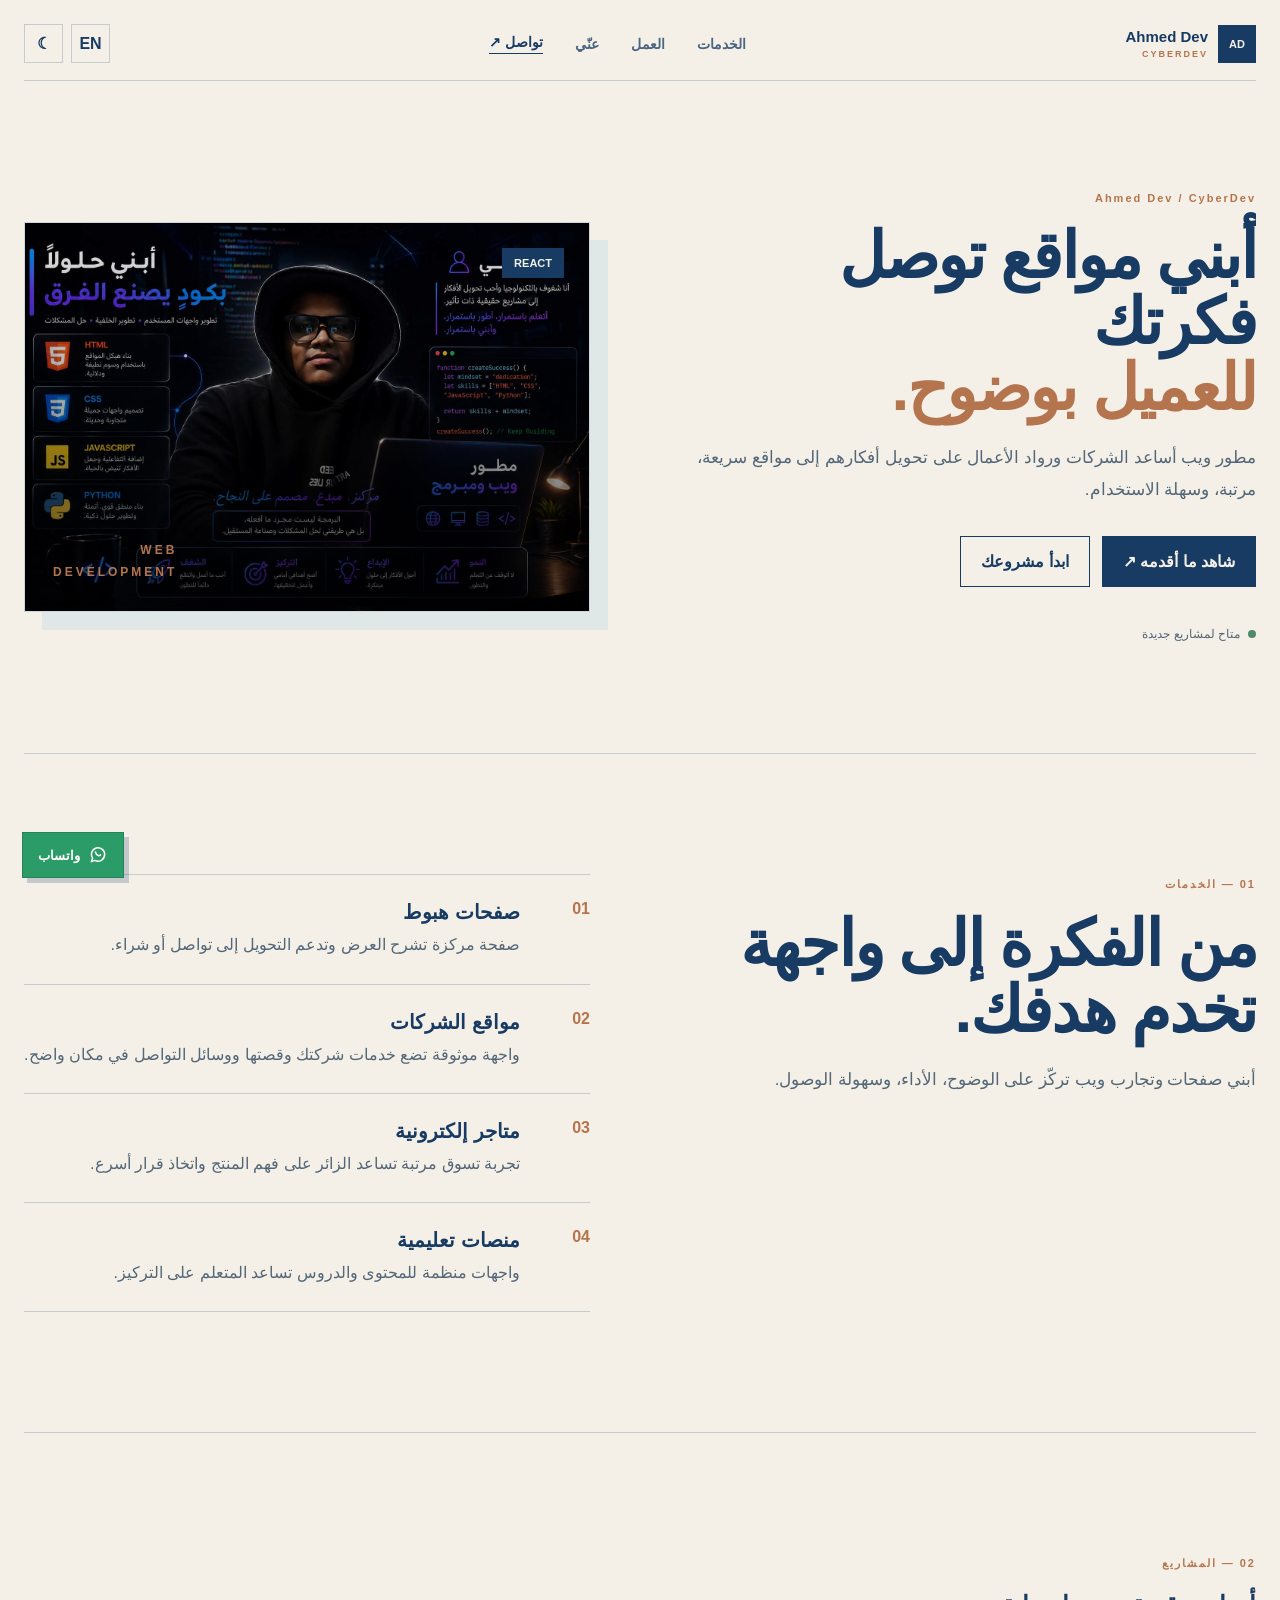
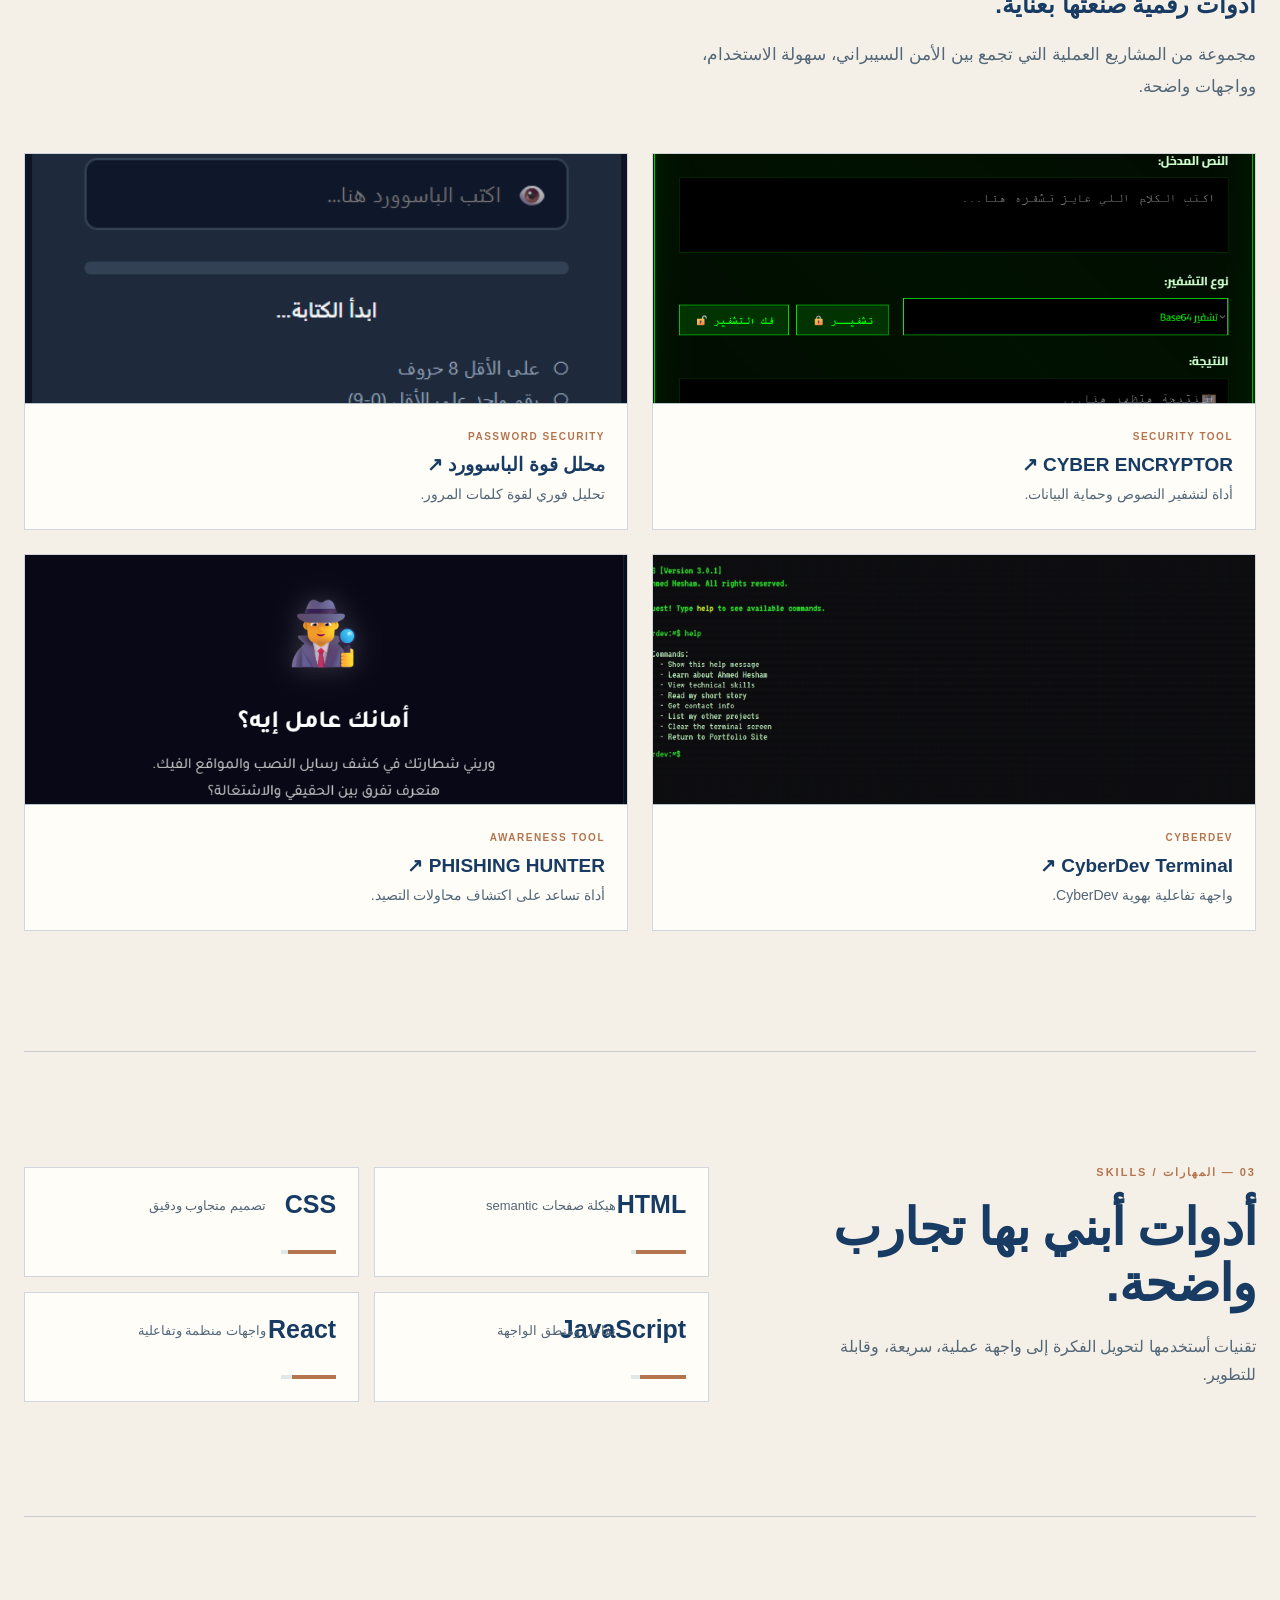
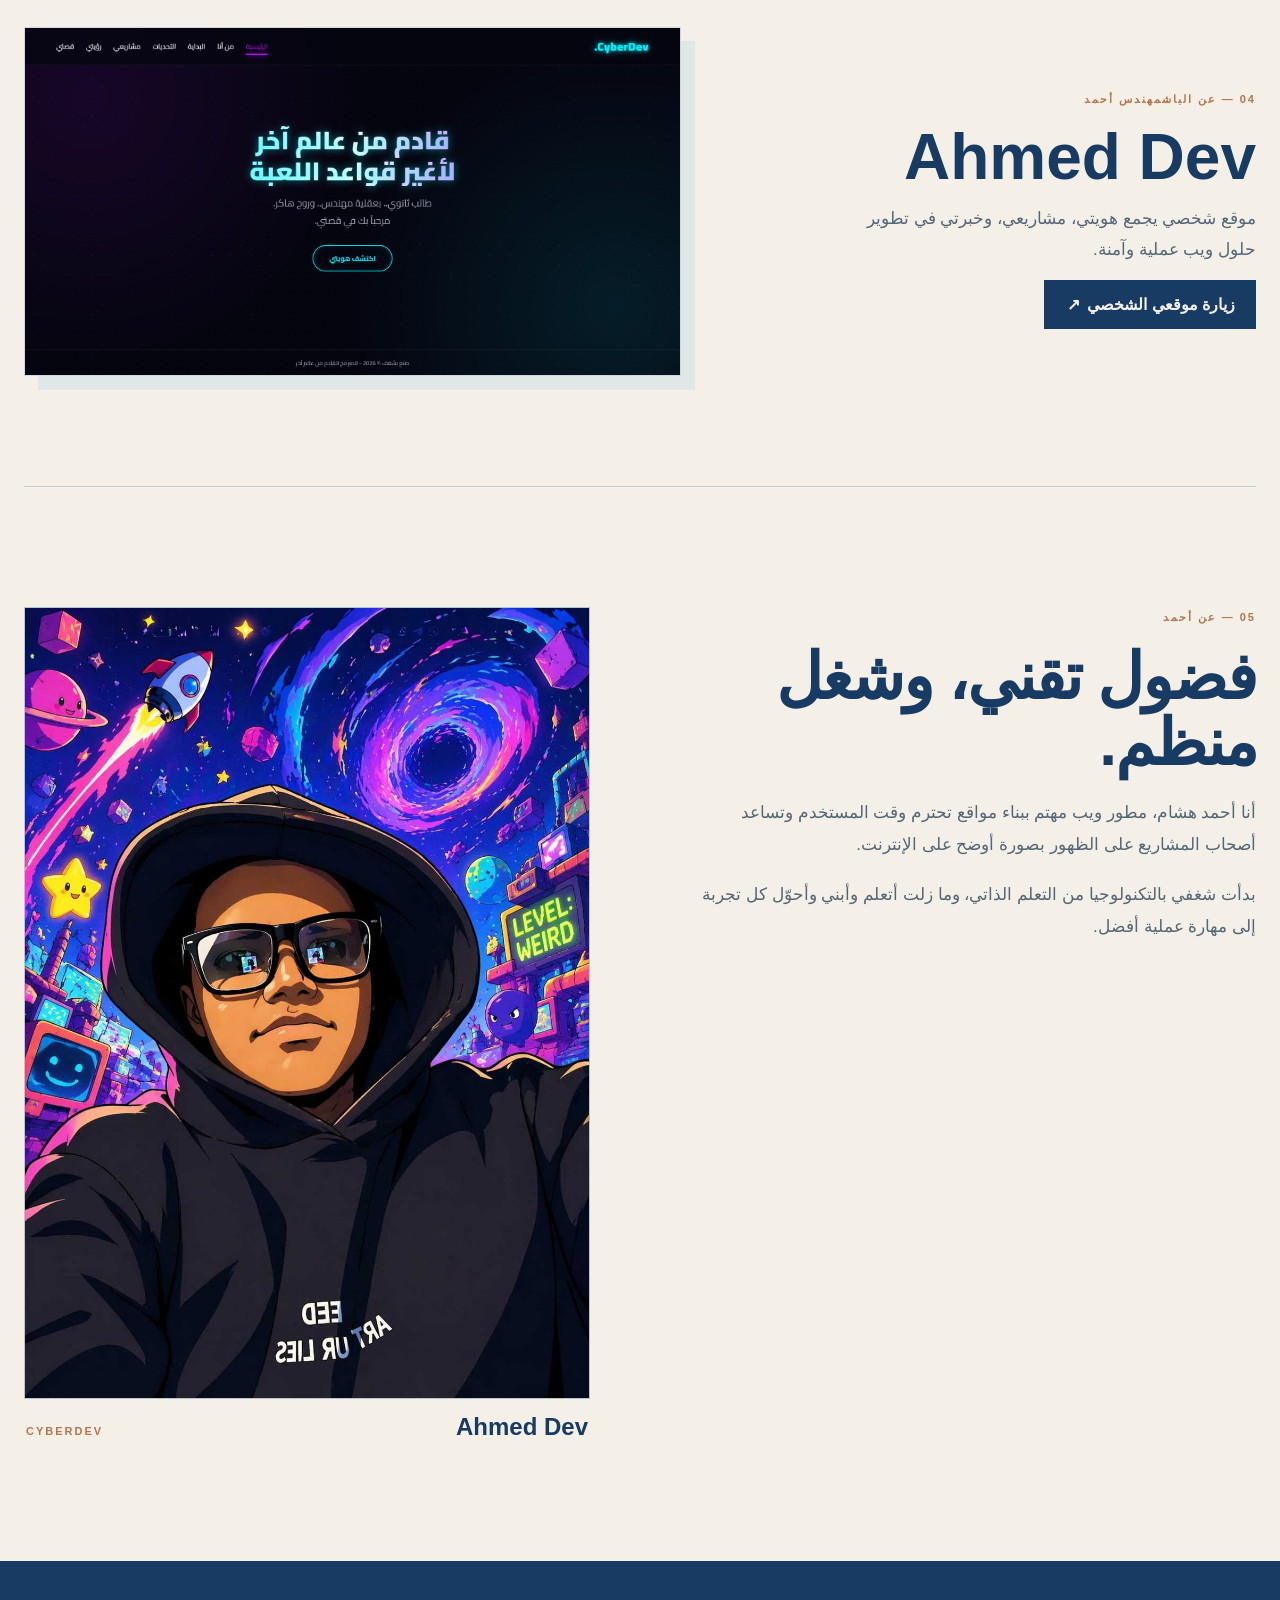
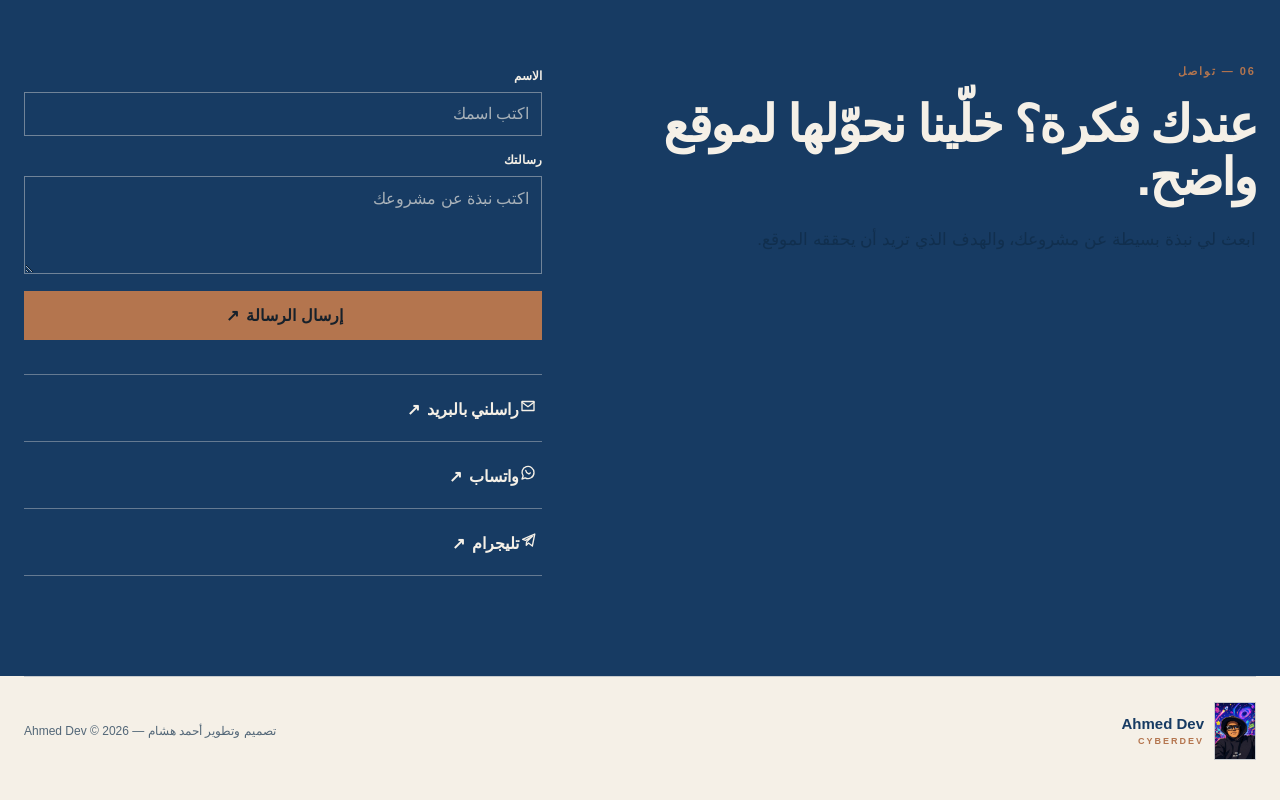
==== index.html @ 710148a3 "Add Ahmed Dev portfolio" ====
<!doctype html>
<html lang="ar" dir="rtl">
<head>
  <meta charset="UTF-8">
  <meta name="viewport" content="width=device-width, initial-scale=1">
  <meta name="description" content="Ahmed Dev - مطور ويب يبني مواقع سريعة وواضحة للأعمال والمشاريع.">
  <meta name="author" content="Ahmed Hesham">
  <meta name="theme-color" content="#f5f0e7">
  <meta property="og:type" content="website">
  <meta property="og:title" content="Ahmed Dev | CyberDev">
  <meta property="og:description" content="مطور ويب يحول الأفكار إلى مواقع سريعة، مرتبة، وسهلة الاستخدام.">
  <meta property="og:image" content="assets/ahmed-work.jpeg">
  <meta property="og:image:alt" content="Ahmed Dev أثناء العمل في تطوير المواقع">
  <meta name="twitter:card" content="summary_large_image">
  <meta name="twitter:title" content="Ahmed Dev | CyberDev">
  <meta name="twitter:description" content="مطور ويب يحول الأفكار إلى مواقع سريعة، مرتبة، وسهلة الاستخدام.">
  <meta name="twitter:image" content="assets/ahmed-work.jpeg">
  <title>Ahmed Dev | CyberDev</title>
  <link rel="icon" type="image/jpeg" href="assets/ahmed-work.jpeg">
  <link rel="stylesheet" href="style.css">
</head>
<body>
  <header class="site-header">
    <a class="brand" href="#top" aria-label="Ahmed Dev home"><span class="brand-mark">AD</span><span><strong>Ahmed Dev</strong><small>CyberDev</small></span></a>
    <nav id="main-nav" class="main-nav" aria-label="التنقل الرئيسي">
      <a href="#services">الخدمات</a><a href="#work">العمل</a><a href="#about">عنّي</a><a class="contact-link" href="#contact">تواصل ↗</a>
    </nav>
    <div class="actions">
      <button id="language-button" class="icon-button" type="button" aria-label="التبديل إلى الإنجليزية">EN</button>
      <button id="theme-button" class="icon-button" type="button" aria-label="التبديل إلى الوضع الداكن">☾</button>
      <button id="menu-button" class="icon-button menu-button" type="button" aria-expanded="false" aria-controls="main-nav" aria-label="فتح القائمة">☰</button>
    </div>
  </header>

  <main id="top">
    <section class="hero">
      <div class="hero-copy"><p class="eyebrow">Ahmed Dev / CyberDev</p><h1>أبني مواقع توصل فكرتك <em>للعميل بوضوح.</em></h1><p>مطور ويب أساعد الشركات ورواد الأعمال على تحويل أفكارهم إلى مواقع سريعة، مرتبة، وسهلة الاستخدام.</p><div class="hero-actions"><a class="button primary" href="#services">شاهد ما أقدمه ↗</a><a class="button secondary" href="#contact">ابدأ مشروعك</a></div><p class="availability"><i></i> متاح لمشاريع جديدة</p></div>
      <div class="hero-art"><img src="assets/ahmed-work.jpeg" alt="Ahmed Dev أثناء العمل في تطوير المواقع"><div class="art-overlay"></div><div class="art-label">WEB<br>DEVELOPMENT</div><span class="art-chip">REACT</span></div>
    </section>

    <section id="services" class="section services"><div class="section-heading"><small>01 — الخدمات</small><h2>من الفكرة إلى واجهة تخدم هدفك.</h2><p>أبني صفحات وتجارب ويب تركّز على الوضوح، الأداء، وسهولة الوصول.</p></div><div class="service-list"><article><b>01</b><div><h3>صفحات هبوط</h3><p>صفحة مركزة تشرح العرض وتدعم التحويل إلى تواصل أو شراء.</p></div></article><article><b>02</b><div><h3>مواقع الشركات</h3><p>واجهة موثوقة تضع خدمات شركتك وقصتها ووسائل التواصل في مكان واضح.</p></div></article><article><b>03</b><div><h3>متاجر إلكترونية</h3><p>تجربة تسوق مرتبة تساعد الزائر على فهم المنتج واتخاذ قرار أسرع.</p></div></article><article><b>04</b><div><h3>منصات تعليمية</h3><p>واجهات منظمة للمحتوى والدروس تساعد المتعلم على التركيز.</p></div></article></div></section>

    <section id="work" class="projects"><div class="section-heading"><small>02 — المشاريع</small><h2>أدوات رقمية صنعتها بعناية.</h2><p>مجموعة من المشاريع العملية التي تجمع بين الأمن السيبراني، سهولة الاستخدام، وواجهات واضحة.</p></div><div class="project-grid"><a class="project-card" href="https://al-rehla-50487.web.app/encryptor/index.html" target="_blank" rel="noreferrer"><img src="assets/cyber-encryptor.png" alt="مشروع Cyber Encryptor"><div><span>Security tool</span><h3>CYBER ENCRYPTOR ↗</h3><p>أداة لتشفير النصوص وحماية البيانات.</p></div></a><a class="project-card" href="https://al-rehla-50487.web.app/pass-meter/index.html" target="_blank" rel="noreferrer"><img src="assets/password-meter.png" alt="مشروع محلل قوة الباسوورد"><div><span>Password security</span><h3>محلل قوة الباسوورد ↗</h3><p>تحليل فوري لقوة كلمات المرور.</p></div></a><a class="project-card" href="https://al-rehla-50487.web.app/terminal/index.html" target="_blank" rel="noreferrer"><img src="assets/cyberdev.png" alt="مشروع CyberDev"><div><span>CyberDev</span><h3>CyberDev Terminal ↗</h3><p>واجهة تفاعلية بهوية CyberDev.</p></div></a><a class="project-card" href="https://al-rehla-50487.web.app/phishing-hunter/index.html" target="_blank" rel="noreferrer"><img src="assets/phishing-hunter.png" alt="مشروع Phishing Hunter"><div><span>Awareness tool</span><h3>PHISHING HUNTER ↗</h3><p>أداة تساعد على اكتشاف محاولات التصيد.</p></div></a></div></section>

    <section class="skills-section"><div class="skills-heading"><small>03 — المهارات / SKILLS</small><h2>أدوات أبني بها تجارب واضحة.</h2><p>تقنيات أستخدمها لتحويل الفكرة إلى واجهة عملية، سريعة، وقابلة للتطوير.</p></div><div class="skills-grid"><article><strong>HTML</strong><span>هيكلة صفحات semantic</span><i><b style="width:92%"></b></i></article><article><strong>CSS</strong><span>تصميم متجاوب ودقيق</span><i><b style="width:88%"></b></i></article><article><strong>JavaScript</strong><span>تفاعل ومنطق الواجهة</span><i><b style="width:84%"></b></i></article><article><strong>React</strong><span>واجهات منظمة وتفاعلية</span><i><b style="width:80%"></b></i></article></div></section>

    <section class="profile-section"><div class="profile-copy"><small>04 — عن الباشمهندس أحمد</small><h2>Ahmed Dev</h2><p>موقع شخصي يجمع هويتي، مشاريعي، وخبرتي في تطوير حلول ويب عملية وآمنة.</p><a class="button primary" href="https://al-rehla-50487.web.app/index.html" target="_blank" rel="noreferrer">زيارة موقعي الشخصي <span class="icon icon-arrow" aria-hidden="true">↗</span></a></div><div class="profile-image"><img src="assets/al-rehla.png" alt="موقع Ahmed Dev الشخصي"></div></section>

    <section id="about" class="section about"><div class="section-heading"><small>05 — عن أحمد</small><h2>فضول تقني، وشغل منظم.</h2><p>أنا أحمد هشام، مطور ويب مهتم ببناء مواقع تحترم وقت المستخدم وتساعد أصحاب المشاريع على الظهور بصورة أوضح على الإنترنت.</p><p>بدأت شغفي بالتكنولوجيا من التعلم الذاتي، وما زلت أتعلم وأبني وأحوّل كل تجربة إلى مهارة عملية أفضل.</p></div><div class="portrait-wrap"><div class="portrait"><img src="assets/ahmed-portrait.jpeg" alt="صورة أحمد هشام"></div><div class="portrait-caption"><span>Ahmed Dev</span><small>CyberDev</small></div></div></section>

    <section id="contact" class="contact"><div><small>06 — تواصل</small><h2>عندك فكرة؟ خلّينا نحوّلها لموقع واضح.</h2><p>ابعث لي نبذة بسيطة عن مشروعك، والهدف الذي تريد أن يحققه الموقع.</p></div><div><form id="contact-form" class="contact-form"><label for="name">الاسم</label><input id="name" name="name" type="text" placeholder="اكتب اسمك" required><label for="message">رسالتك</label><textarea id="message" name="message" rows="4" placeholder="اكتب نبذة عن مشروعك" required></textarea><button class="form-button" type="submit">إرسال الرسالة <span class="icon icon-arrow" aria-hidden="true">↗</span></button></form><div class="contact-links"><a href="mailto:aaahhhmmm@gmail.com"><span class="icon" aria-hidden="true"><svg viewBox="0 0 24 24"><path d="M4 6h16v12H4z"/><path d="m4 7 8 6 8-6"/></svg></span>راسلني بالبريد <span class="icon icon-arrow" aria-hidden="true">↗</span></a><a href="https://wa.me/201034652817" target="_blank" rel="noreferrer"><span class="icon" aria-hidden="true"><svg viewBox="0 0 24 24"><path d="M20 11.5a8 8 0 0 1-11.8 7L4 20l1.5-4.1A8 8 0 1 1 20 11.5Z"/><path d="M9 8.5c.3 2 1.5 3.5 3.5 4.3.8.3 1.5.2 2-.4l.5-.6"/></svg></span>واتساب <span class="icon icon-arrow" aria-hidden="true">↗</span></a><a href="https://t.me/+201034652817" target="_blank" rel="noreferrer"><span class="icon" aria-hidden="true"><svg viewBox="0 0 24 24"><path d="m21 4-3.2 16-5.1-4-3 2.9.4-4.4L18 7l-9.2 5.5-4-1.3L21 4Z"/></svg></span>تليجرام <span class="icon icon-arrow" aria-hidden="true">↗</span></a></div></div></section>
  </main>
  <button id="back-to-top" class="back-to-top" type="button" aria-label="العودة إلى أعلى الصفحة"><svg viewBox="0 0 24 24" aria-hidden="true"><path d="m5 15 7-7 7 7"/></svg></button>
  <a class="whatsapp-float" href="https://wa.me/201034652817" target="_blank" rel="noreferrer" aria-label="التواصل عبر واتساب"><svg viewBox="0 0 24 24" aria-hidden="true"><path d="M20 11.5a8 8 0 0 1-11.8 7L4 20l1.5-4.1A8 8 0 1 1 20 11.5Z"/><path d="M9 8.5c.3 2 1.5 3.5 3.5 4.3.8.3 1.5.2 2-.4l.5-.6"/></svg><span>واتساب</span></a>
  <footer><a class="brand" href="#top"><img class="footer-photo" src="assets/ahmed-portrait.jpeg" alt="Ahmed Dev"><span><strong>Ahmed Dev</strong><small>CyberDev</small></span></a><p>تصميم وتطوير أحمد هشام — Ahmed Dev © <span id="year"></span></p></footer>
  <script src="script.js"></script>
</body>
</html>
---- style.css ----
.profile-section{width:min(1360px,calc(100% - 48px));margin:auto;padding:110px 0;border-top:1px solid var(--line);display:grid;grid-template-columns:.85fr 1.15fr;gap:90px;align-items:center}.profile-copy small{color:var(--copper);font-size:11px;font-weight:bold;letter-spacing:2px}.profile-copy h2{margin:18px 0 15px;color:var(--navy);font-size:clamp(38px,5vw,70px);line-height:1}.profile-copy p{max-width:430px;margin:0 0 30px;color:var(--muted);font-size:17px;line-height:1.8}.profile-image{overflow:hidden;border:1px solid var(--line);background:var(--paper);box-shadow:14px 14px 0 var(--soft)}.profile-image img{display:block;width:100%;height:auto;object-fit:contain}@media(max-width:820px){.profile-section{width:calc(100% - 32px);display:flex;flex-direction:column;align-items:stretch;gap:38px;padding:75px 0}.profile-copy p{font-size:15px}.profile-image{box-shadow:9px 9px 0 var(--soft)}}
.reveal-item{opacity:0;transform:translateY(24px);transition:opacity .65s ease,transform .65s ease}.reveal-item.revealed{opacity:1;transform:translateY(0)}.service-list article:nth-child(2),.project-card:nth-child(2){transition-delay:.08s}.service-list article:nth-child(3),.project-card:nth-child(3){transition-delay:.16s}.service-list article:nth-child(4),.project-card:nth-child(4){transition-delay:.24s}@media(prefers-reduced-motion:reduce){.reveal-item{opacity:1;transform:none;transition:none}}
.skills-section{width:min(1360px,calc(100% - 48px));margin:auto;padding:110px 0;border-top:1px solid var(--line);display:grid;grid-template-columns:.8fr 1.2fr;gap:90px;align-items:center}.skills-heading small{color:var(--copper);font-size:11px;font-weight:bold;letter-spacing:2px}.skills-heading h2{margin:20px 0;font-size:clamp(34px,4vw,58px);line-height:1.1;letter-spacing:-1px}.skills-heading p{max-width:470px;color:var(--muted);font-size:16px;line-height:1.8}.skills-grid{display:grid;grid-template-columns:1fr 1fr;gap:15px}.skills-grid article{padding:22px;background:var(--paper);border:1px solid var(--line)}.skills-grid strong{display:block;color:var(--navy);font-size:25px}.skills-grid span{display:block;margin:8px 0 22px;color:var(--muted);font-size:13px}.skills-grid i{display:block;height:4px;background:var(--soft)}.skills-grid i b{display:block;height:100%;background:var(--copper)}@media(max-width:820px){.skills-section{width:calc(100% - 32px);display:block;padding:75px 0}.skills-grid{margin-top:35px}.skills-grid strong{font-size:21px}}@media(max-width:480px){.skills-grid{grid-template-columns:1fr}}
.contact,.projects,.section,.hero,footer{max-width:100%;overflow:hidden}@media(max-width:820px){body{overflow-x:hidden}.site-header{width:calc(100% - 32px);min-height:70px}.actions{gap:6px}.icon-button{width:42px;height:42px}.main-nav.open{padding-top:86px;padding-inline:20px}.main-nav.open a{min-height:52px;display:flex;align-items:center}.hero{width:calc(100% - 32px);padding:48px 0 65px;min-height:0}.hero h1{font-size:clamp(38px,10vw,58px);letter-spacing:-1px;line-height:1.08}.hero-copy>p:not(.eyebrow):not(.availability){font-size:16px;line-height:1.8}.hero-actions{display:grid;gap:10px}.button{min-height:50px;text-align:center}.hero-art{min-height:360px;margin-top:42px}.services,.projects,.work,.about{width:calc(100% - 32px);padding:70px 0}.section-heading h2,.contact h2{font-size:clamp(32px,8vw,48px);letter-spacing:-1px;line-height:1.1}.section-heading p,.contact p{font-size:15px;line-height:1.8}.project-grid{gap:18px}.project-card img{max-height:none;aspect-ratio:16/10;object-fit:cover}.project-card>div{padding:18px}.project-card h3{font-size:17px}.work-art{min-height:270px}.portrait-wrap,.portrait{width:100%;max-width:100%}.contact{padding:70px 16px}.contact-form input,.contact-form textarea{font-size:16px;padding:13px}.form-button{min-height:50px}.contact-links a{min-height:58px;padding-inline:2px}footer{width:calc(100% - 32px)}.back-to-top{right:16px;bottom:16px}.whatsapp-float{left:16px;bottom:16px}}@media(max-width:380px){.brand strong{font-size:13px}.brand-mark{width:34px;height:34px}.icon-button{width:38px;height:38px}.hero h1{font-size:36px}.hero-art{min-height:300px}}
.whatsapp-float{position:fixed;left:22px;bottom:22px;z-index:40;display:inline-flex;align-items:center;gap:8px;padding:12px 15px;background:#2b9c68;color:#fff;border:1px solid #238458;font-size:13px;font-weight:bold;box-shadow:5px 5px 0 rgba(23,59,99,.22);transition:transform .2s ease,background .2s ease}.whatsapp-float:hover{background:#238458;transform:translateY(-3px)}.whatsapp-float svg{width:20px;height:20px;fill:none;stroke:currentColor;stroke-width:1.8;stroke-linecap:round;stroke-linejoin:round}@media(max-width:480px){.whatsapp-float{left:16px;bottom:16px;width:46px;height:46px;padding:0;justify-content:center}.whatsapp-float span{display:none}}
.icon{display:inline-flex;align-items:center;justify-content:center;width:18px;height:18px;flex:0 0 18px}.icon svg,.back-to-top svg{width:18px;height:18px;fill:none;stroke:currentColor;stroke-width:1.8;stroke-linecap:round;stroke-linejoin:round}.contact-links a{display:flex;align-items:center;gap:9px}.icon-arrow{font-size:16px;font-weight:bold}.back-to-top svg{width:21px;height:21px}
.back-to-top{position:fixed;right:22px;bottom:22px;z-index:40;width:44px;height:44px;border:1px solid var(--navy);background:var(--paper);color:var(--navy);font-size:22px;font-weight:bold;opacity:0;visibility:hidden;transform:translateY(12px);transition:opacity .2s ease,transform .2s ease,visibility .2s ease}.back-to-top.visible{opacity:1;visibility:visible;transform:translateY(0)}.back-to-top:hover{background:var(--navy);color:var(--bg)}
.contact-form{display:grid;gap:9px;margin-bottom:34px}.contact-form label{font-size:12px;font-weight:bold;color:var(--bg);margin-top:8px}.contact-form input,.contact-form textarea{width:100%;border:1px solid rgba(245,240,231,.4);background:transparent;color:var(--bg);padding:12px;font:inherit;outline:none}.contact-form input::placeholder,.contact-form textarea::placeholder{color:rgba(245,240,231,.65)}.contact-form input:focus,.contact-form textarea:focus{border-color:var(--copper)}.form-button{margin-top:8px;border:1px solid var(--copper);background:var(--copper);color:#17212b;padding:14px;font-weight:bold}.contact-form+.contact-links{margin-top:0}
.projects{width:min(1360px,calc(100% - 48px));margin:auto;padding:120px 0;border-top:1px solid var(--line)}.project-grid{display:grid;grid-template-columns:repeat(2,minmax(0,1fr));gap:24px;margin-top:50px}.project-card{display:flex;flex-direction:column;background:var(--paper);border:1px solid var(--line);transition:transform .2s ease,box-shadow .2s ease}.project-card:hover{transform:translateY(-6px);box-shadow:10px 10px 0 var(--soft)}.project-card img{display:block;width:100%;height:250px;object-fit:cover;background:var(--soft);border-bottom:1px solid var(--line)}.project-card>div{padding:22px}.project-card span{color:var(--copper);font-size:10px;font-weight:bold;letter-spacing:1.5px;text-transform:uppercase}.project-card h3{margin:9px 0 7px;font-size:19px}.project-card p{margin:0;color:var(--muted);font-size:14px;line-height:1.7}@media(max-width:820px){.projects{width:calc(100% - 32px);padding:75px 0}.project-grid{grid-template-columns:1fr;margin-top:35px}.project-card img{height:auto;max-height:280px}}
 .footer-photo{width:42px;height:58px;display:block;object-fit:contain;object-position:center;border:1px solid var(--line)}
 .portrait-wrap .portrait{min-height:0;height:auto;display:block}.portrait-wrap .portrait img{position:static;display:block;width:100%;height:auto;object-fit:contain}.portrait-wrap .portrait:after{display:none}
 .portrait-wrap{display:flex;flex-direction:column}.portrait-caption{display:flex;align-items:baseline;justify-content:space-between;padding:14px 2px 0;color:var(--navy)}.portrait-caption span{font-size:24px;font-weight:bold}.portrait-caption small{color:var(--copper);font-size:11px;font-weight:bold;letter-spacing:2px;text-transform:uppercase}.portrait-wrap .portrait span,.portrait-wrap .portrait small{display:none}
 .hero-art{isolation:isolate}.hero-art img{position:absolute;inset:0;width:100%;height:100%;object-fit:cover;object-position:center}.hero-art .art-overlay{position:absolute;inset:0;background:linear-gradient(180deg,rgba(0,0,0,.05),rgba(0,0,0,.65));z-index:1}.hero-art .art-label,.hero-art .art-chip{z-index:2}.portrait{position:relative;overflow:hidden}.portrait img{position:absolute;inset:0;width:100%;height:100%;object-fit:cover;object-position:center 28%}.portrait:after{content:"";position:absolute;inset:0;background:linear-gradient(180deg,transparent 50%,rgba(0,0,0,.7));pointer-events:none}.portrait span,.portrait small{position:absolute;z-index:1;right:24px;color:#fff}.portrait span{bottom:38px;font-size:28px;font-weight:bold}.portrait small{bottom:20px;color:#f0b18c}
:root{--bg:#f5f0e7;--paper:#fffdf8;--navy:#173b63;--ink:#112f4e;--muted:#536778;--copper:#b4754e;--line:rgba(23,59,99,.2);--soft:#dfe8e7}*{box-sizing:border-box}html{scroll-behavior:smooth}body{margin:0;min-width:320px;background:var(--bg);color:var(--navy);font-family:"Trebuchet MS","Segoe UI",sans-serif}body.dark{--bg:#17212b;--paper:#22313d;--navy:#e8edf0;--ink:#d7e3ea;--muted:#b9c8d2;--copper:#d39a70;--line:rgba(232,237,240,.22);--soft:#344754}a{color:inherit;text-decoration:none}button{font:inherit;cursor:pointer}.site-header{position:relative;z-index:10;width:min(1360px,calc(100% - 48px));margin:auto;padding:24px 0 17px;border-bottom:1px solid var(--line);display:flex;align-items:center;justify-content:space-between;gap:20px}.brand{display:inline-flex;align-items:center;gap:10px}.brand>span:last-child{display:grid;gap:4px}.brand strong{font-size:15px}.brand small{color:var(--copper);font-size:9px;font-weight:bold;letter-spacing:2px;text-transform:uppercase}.brand-mark{display:grid;place-items:center;width:38px;height:38px;background:var(--navy);color:var(--bg);font-size:11px;font-weight:bold}.main-nav{display:flex;align-items:center;gap:32px;font-size:14px;font-weight:bold}.main-nav a:not(.contact-link){opacity:.76}.contact-link{border-bottom:1px solid var(--navy);padding-bottom:3px}.actions{display:flex;gap:8px}.icon-button{width:39px;height:39px;border:1px solid var(--line);background:transparent;color:var(--navy);font-weight:bold}.icon-button:hover{background:rgba(23,59,99,.08)}.menu-button{display:none}.hero,.section{width:min(1360px,calc(100% - 48px));margin:auto}.hero{min-height:650px;padding:100px 0;display:grid;grid-template-columns:1fr 1fr;gap:100px;align-items:center}.eyebrow,.section-heading>small,.contact>div>small{color:var(--copper);font-size:11px;font-weight:bold;letter-spacing:2px}.hero h1,.section h2,.contact h2{margin:20px 0;font-size:clamp(38px,5vw,76px);line-height:1.03;letter-spacing:-2px}.hero h1 em{display:block;color:var(--copper);font-style:normal}.hero-copy>p:not(.eyebrow):not(.availability),.section-heading p,.contact p{max-width:560px;color:var(--muted);font-size:17px;line-height:1.9}.hero-actions{display:flex;gap:12px;margin-top:30px}.button{padding:15px 20px;border:1px solid var(--navy);font-weight:bold}.primary{background:var(--navy);color:var(--bg)}.secondary{background:transparent}.availability{display:flex;align-items:center;gap:8px;margin-top:40px;color:var(--muted);font-size:12px}.availability i{width:8px;height:8px;border-radius:50%;background:#4c8a68}.hero-art{position:relative;min-height:390px;background:var(--paper);border:1px solid var(--line);box-shadow:18px 18px 0 var(--soft)}.art-grid{position:absolute;inset:15%;background-image:linear-gradient(var(--line) 1px,transparent 1px),linear-gradient(90deg,var(--line) 1px,transparent 1px);background-size:25% 25%;transform:rotate(-8deg)}.art-label{position:absolute;bottom:28px;left:28px;color:var(--copper);font-size:12px;font-weight:bold;letter-spacing:3px;line-height:1.8}.art-chip{position:absolute;top:25px;right:25px;padding:9px 12px;background:var(--navy);color:var(--bg);font-size:11px;font-weight:bold}.services{padding:120px 0}.services,.work,.about{display:grid;grid-template-columns:1fr 1fr;gap:100px;border-top:1px solid var(--line)}.service-list{border-top:1px solid var(--line)}article{display:grid;grid-template-columns:55px 1fr;gap:15px;padding:25px 0;border-bottom:1px solid var(--line)}article b{color:var(--copper)}article h3{margin:0 0 7px;font-size:20px}article p{margin:0;color:var(--muted);line-height:1.7}.work{padding:120px 0;background:var(--soft)}.work-art{display:grid;place-items:center;grid-template-columns:1fr 1fr;gap:12px;min-height:330px;background:var(--navy);color:var(--copper);font-size:26px;font-weight:bold}.work-art span{padding:20px;border:1px solid var(--copper)}.section-heading ul{padding:20px 0 0;list-style:none;color:var(--navy);line-height:2.3}.section-heading li:before{content:"+";color:var(--copper);margin-inline-end:10px}.about{padding:120px 0}.portrait{min-height:360px;display:grid;place-items:center;background:var(--soft);border:1px solid var(--line)}.portrait span{font-size:80px;font-weight:bold;color:var(--navy)}.portrait small{color:var(--copper)}.contact{padding:100px max(24px,calc((100% - 1360px)/2));display:grid;grid-template-columns:1.1fr .9fr;gap:80px;background:var(--navy);color:var(--bg)}.contact h2{color:var(--bg);font-size:clamp(34px,4vw,60px)}.contact p{color:var(--ink)}.contact-links{border-top:1px solid rgba(245,240,231,.35)}.contact-links a{display:block;padding:22px 5px;border-bottom:1px solid rgba(245,240,231,.35);font-weight:bold}footer{width:min(1360px,calc(100% - 48px));margin:auto;padding:25px 0 40px;display:flex;justify-content:space-between;align-items:center;gap:20px;border-top:1px solid var(--line)}footer p{margin:0;color:var(--muted);font-size:12px}@media(max-width:820px){.site-header,.hero,.section,footer{width:calc(100% - 32px)}.site-header{padding:15px 0}.main-nav{display:none}.main-nav.open{position:fixed;display:grid;top:0;left:0;right:0;z-index:50;padding:78px 24px 22px;background:var(--paper);box-shadow:0 15px 35px rgba(0,0,0,.25);gap:0}.main-nav.open a{padding:15px 5px;border-bottom:1px solid var(--line)}.menu-button{display:block}.hero{padding:65px 0;display:block}.hero-art{margin-top:55px}.services,.work,.about{display:block;padding:75px 0}.service-list{margin-top:45px}.work-art{margin-bottom:55px}.contact{display:block;padding:75px 24px}.contact-links{margin-top:45px}footer{display:grid;gap:20px}}
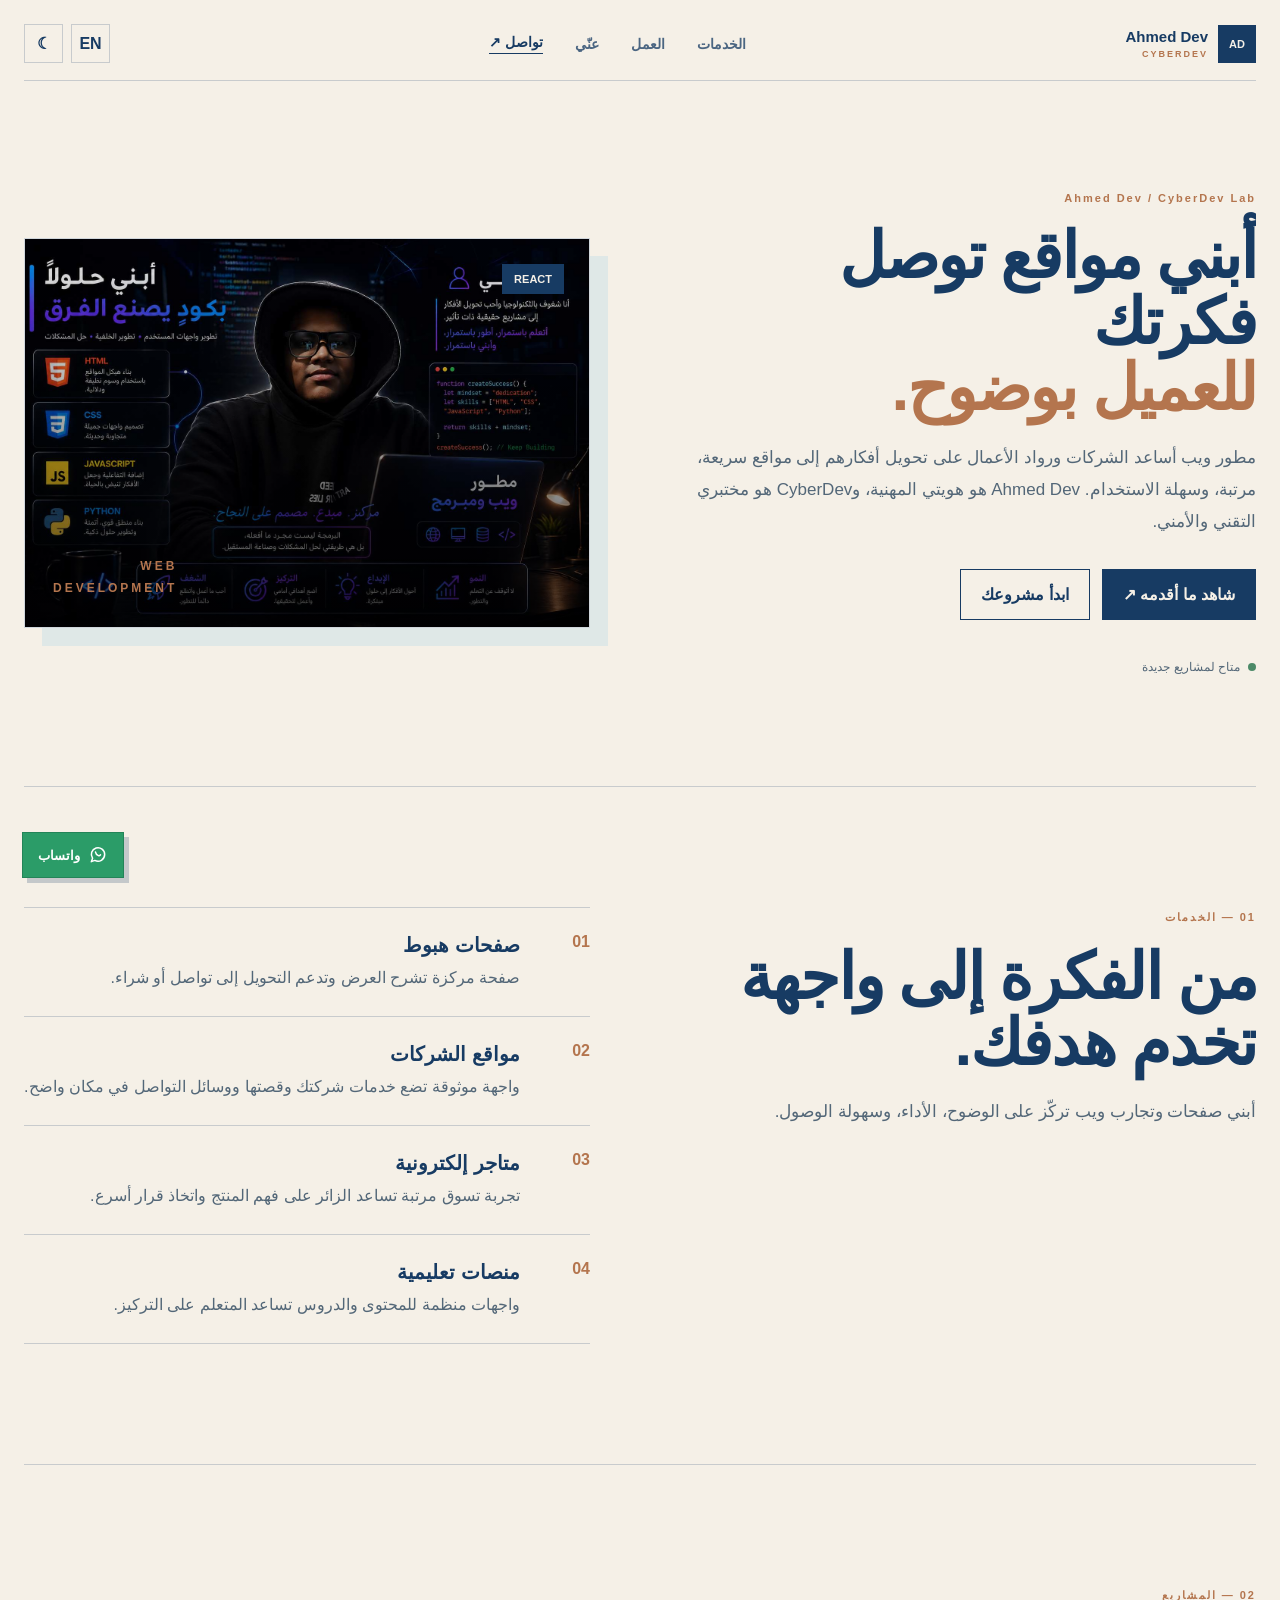
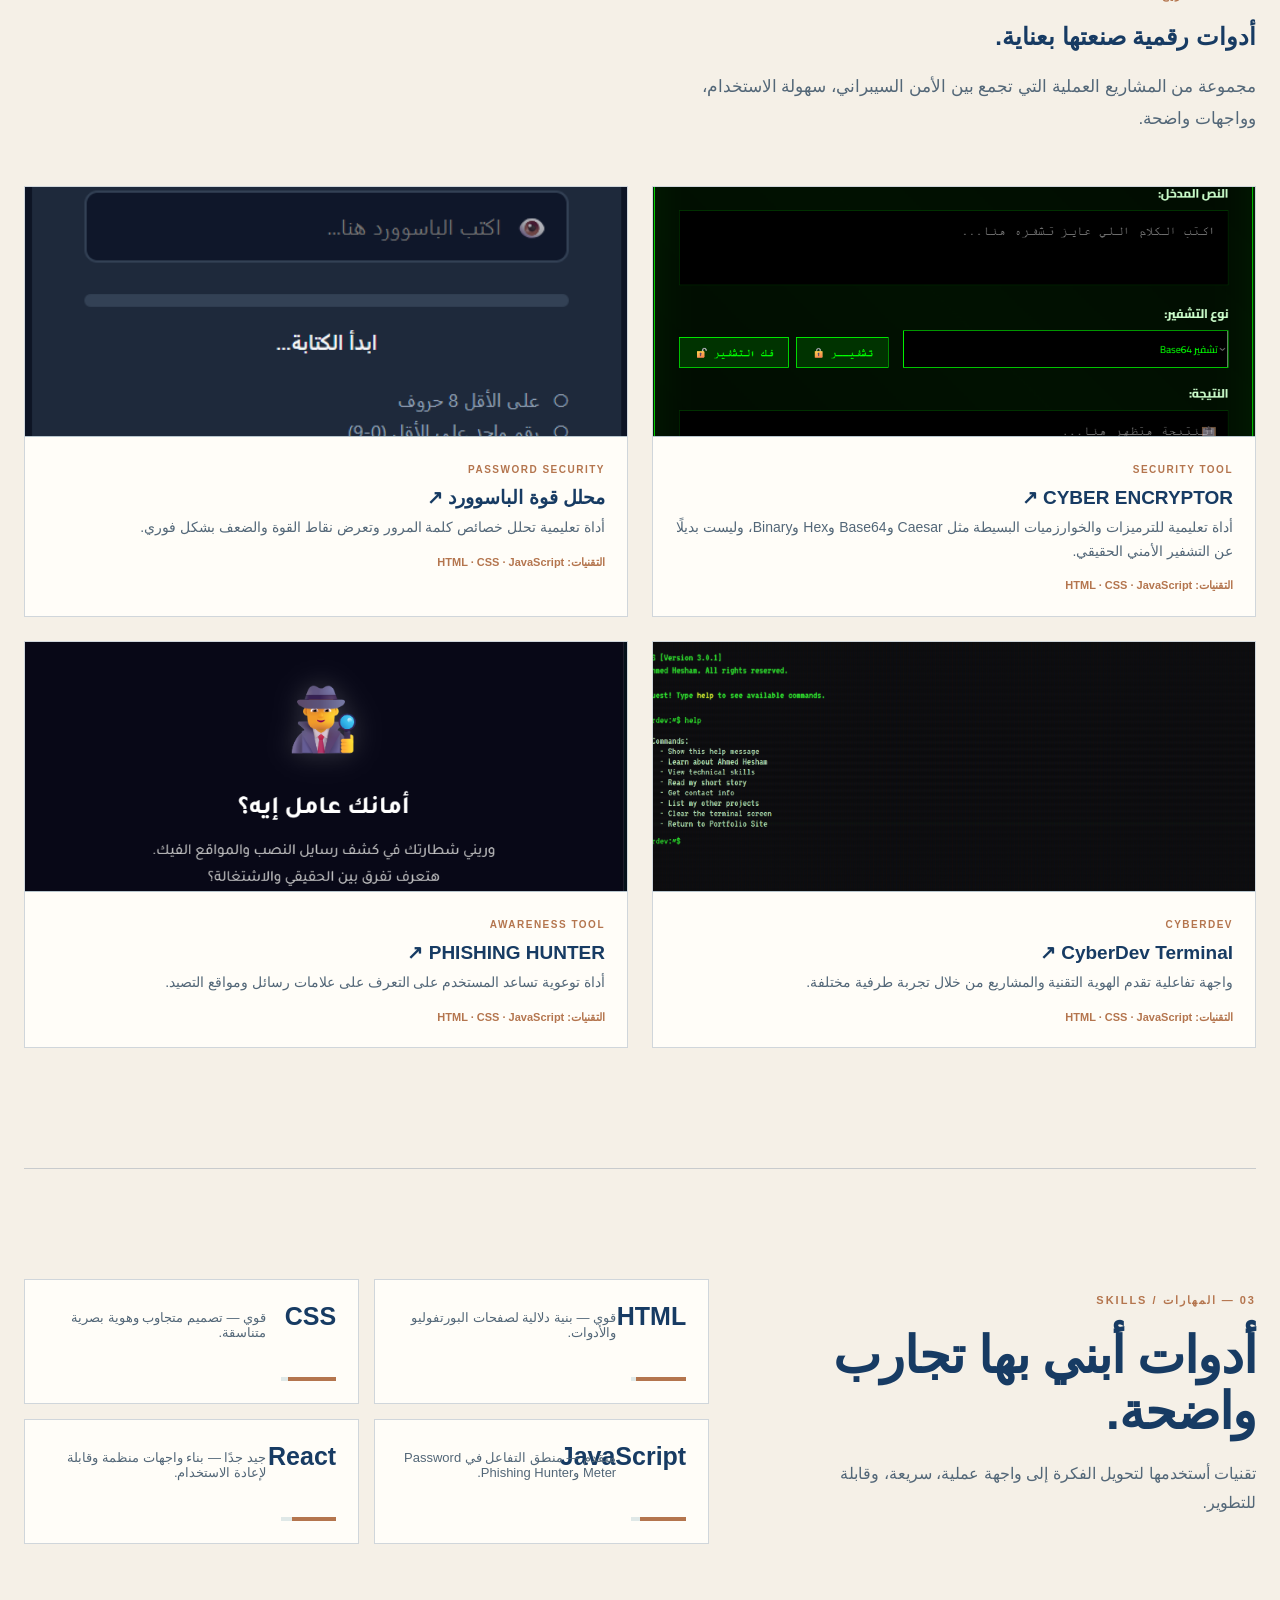
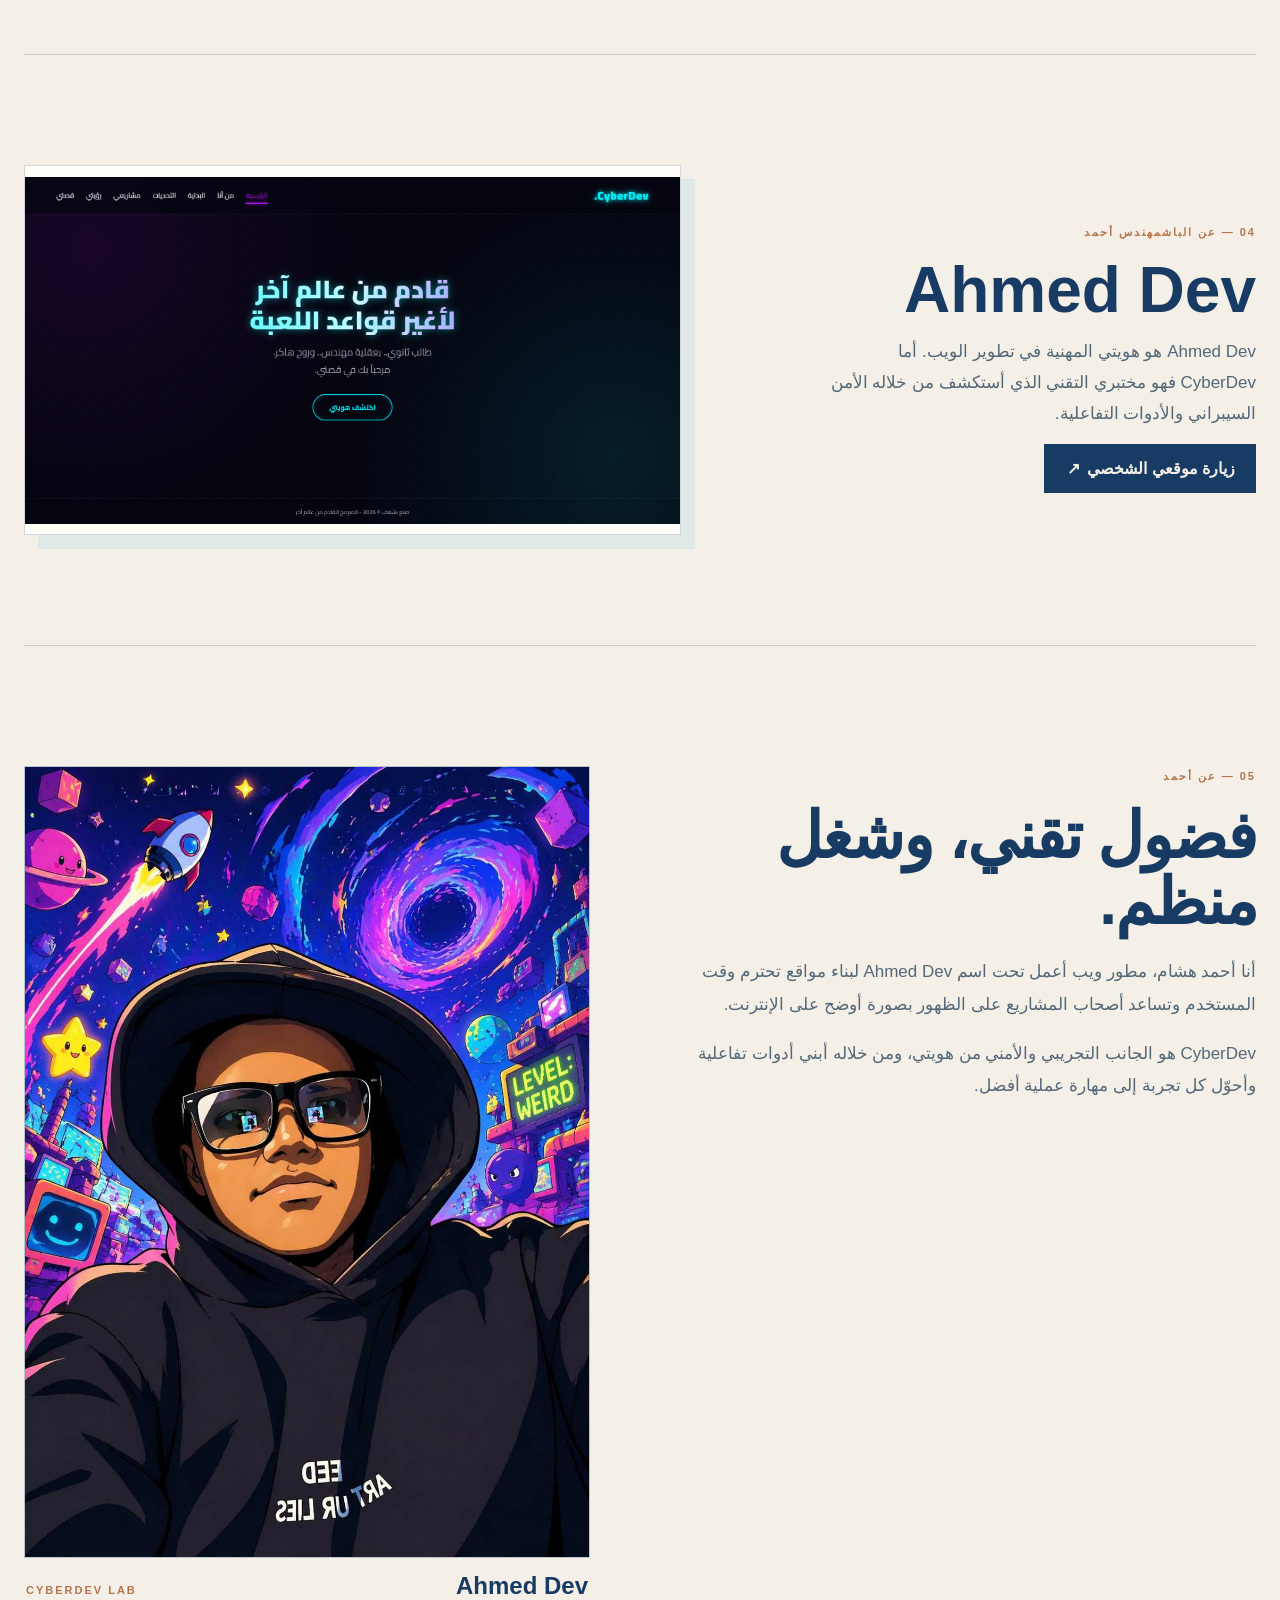
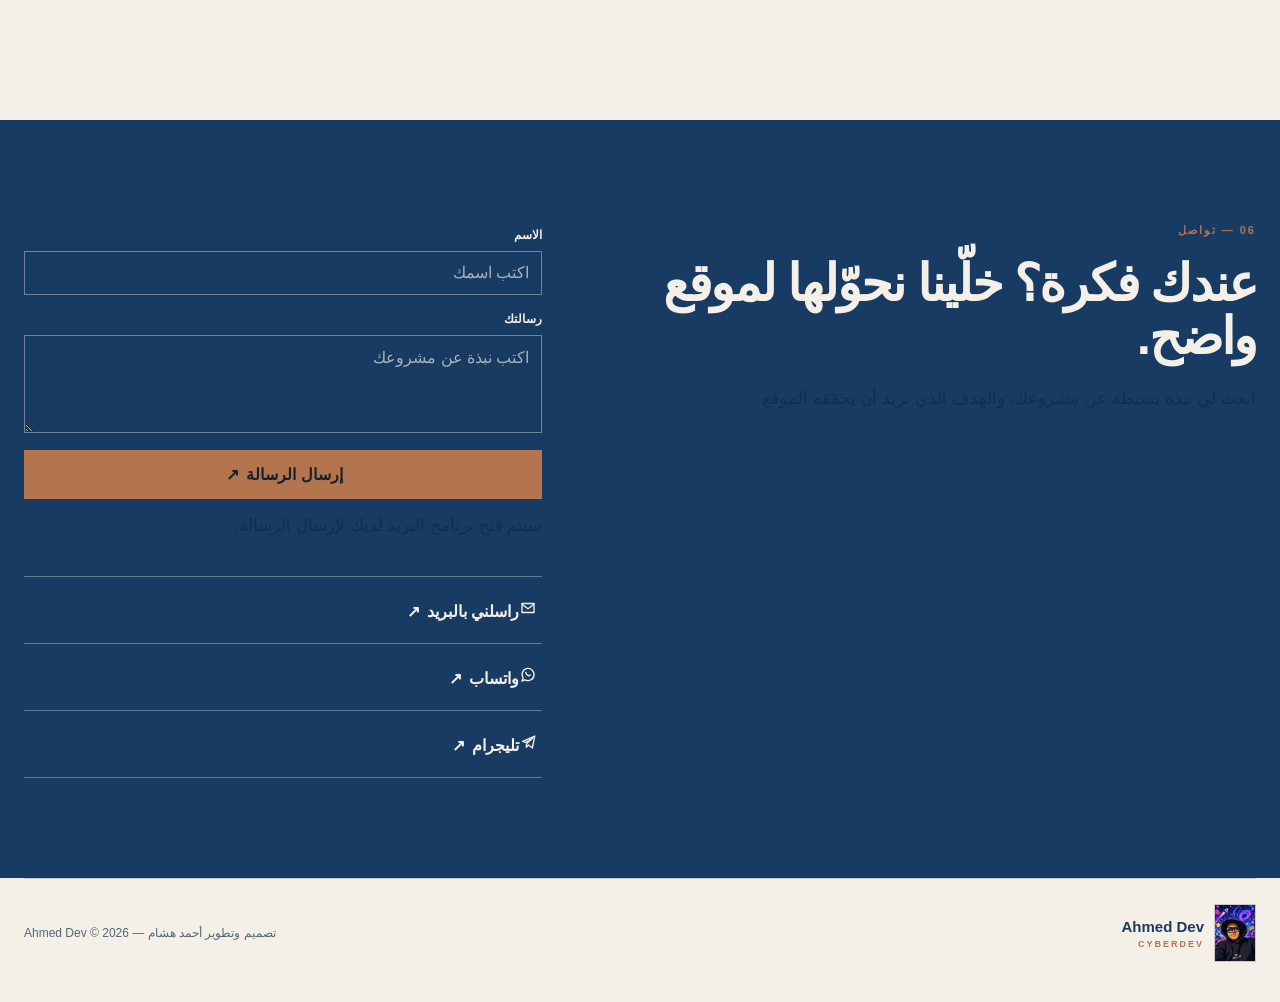
==== commit 1bbdfcd8: "Improve SEO metadata" ====
--- a/index.html
+++ b/index.html
@@ -7,14 +7,16 @@
   <meta name="author" content="Ahmed Hesham">
   <meta name="theme-color" content="#f5f0e7">
   <meta property="og:type" content="website">
+  <meta property="og:site_name" content="Ahmed Dev | CyberDev">
+  <meta property="og:url" content="https://ahmed-332216.github.io/ahmed-dev-portfolio/">
   <meta property="og:title" content="Ahmed Dev | CyberDev">
   <meta property="og:description" content="مطور ويب يحول الأفكار إلى مواقع سريعة، مرتبة، وسهلة الاستخدام.">
-  <meta property="og:image" content="assets/ahmed-work.jpeg">
+  <meta property="og:image" content="https://ahmed-332216.github.io/ahmed-dev-portfolio/assets/ahmed-work.jpeg">
   <meta property="og:image:alt" content="Ahmed Dev أثناء العمل في تطوير المواقع">
   <meta name="twitter:card" content="summary_large_image">
   <meta name="twitter:title" content="Ahmed Dev | CyberDev">
   <meta name="twitter:description" content="مطور ويب يحول الأفكار إلى مواقع سريعة، مرتبة، وسهلة الاستخدام.">
-  <meta name="twitter:image" content="assets/ahmed-work.jpeg">
+  <meta name="twitter:image" content="https://ahmed-332216.github.io/ahmed-dev-portfolio/assets/ahmed-work.jpeg">
   <title>Ahmed Dev | CyberDev</title>
   <link rel="icon" type="image/jpeg" href="assets/ahmed-work.jpeg">
   <link rel="stylesheet" href="style.css">
@@ -34,19 +36,19 @@
 
   <main id="top">
     <section class="hero">
-      <div class="hero-copy"><p class="eyebrow">Ahmed Dev / CyberDev</p><h1>أبني مواقع توصل فكرتك <em>للعميل بوضوح.</em></h1><p>مطور ويب أساعد الشركات ورواد الأعمال على تحويل أفكارهم إلى مواقع سريعة، مرتبة، وسهلة الاستخدام.</p><div class="hero-actions"><a class="button primary" href="#services">شاهد ما أقدمه ↗</a><a class="button secondary" href="#contact">ابدأ مشروعك</a></div><p class="availability"><i></i> متاح لمشاريع جديدة</p></div>
+      <div class="hero-copy"><p class="eyebrow">Ahmed Dev / CyberDev Lab</p><h1>أبني مواقع توصل فكرتك <em>للعميل بوضوح.</em></h1><p>مطور ويب أساعد الشركات ورواد الأعمال على تحويل أفكارهم إلى مواقع سريعة، مرتبة، وسهلة الاستخدام. Ahmed Dev هو هويتي المهنية، وCyberDev هو مختبري التقني والأمني.</p><div class="hero-actions"><a class="button primary" href="#services">شاهد ما أقدمه ↗</a><a class="button secondary" href="#contact">ابدأ مشروعك</a></div><p class="availability"><i></i> متاح لمشاريع جديدة</p></div>
       <div class="hero-art"><img src="assets/ahmed-work.jpeg" alt="Ahmed Dev أثناء العمل في تطوير المواقع"><div class="art-overlay"></div><div class="art-label">WEB<br>DEVELOPMENT</div><span class="art-chip">REACT</span></div>
     </section>
 
     <section id="services" class="section services"><div class="section-heading"><small>01 — الخدمات</small><h2>من الفكرة إلى واجهة تخدم هدفك.</h2><p>أبني صفحات وتجارب ويب تركّز على الوضوح، الأداء، وسهولة الوصول.</p></div><div class="service-list"><article><b>01</b><div><h3>صفحات هبوط</h3><p>صفحة مركزة تشرح العرض وتدعم التحويل إلى تواصل أو شراء.</p></div></article><article><b>02</b><div><h3>مواقع الشركات</h3><p>واجهة موثوقة تضع خدمات شركتك وقصتها ووسائل التواصل في مكان واضح.</p></div></article><article><b>03</b><div><h3>متاجر إلكترونية</h3><p>تجربة تسوق مرتبة تساعد الزائر على فهم المنتج واتخاذ قرار أسرع.</p></div></article><article><b>04</b><div><h3>منصات تعليمية</h3><p>واجهات منظمة للمحتوى والدروس تساعد المتعلم على التركيز.</p></div></article></div></section>
 
-    <section id="work" class="projects"><div class="section-heading"><small>02 — المشاريع</small><h2>أدوات رقمية صنعتها بعناية.</h2><p>مجموعة من المشاريع العملية التي تجمع بين الأمن السيبراني، سهولة الاستخدام، وواجهات واضحة.</p></div><div class="project-grid"><a class="project-card" href="https://al-rehla-50487.web.app/encryptor/index.html" target="_blank" rel="noreferrer"><img src="assets/cyber-encryptor.png" alt="مشروع Cyber Encryptor"><div><span>Security tool</span><h3>CYBER ENCRYPTOR ↗</h3><p>أداة لتشفير النصوص وحماية البيانات.</p></div></a><a class="project-card" href="https://al-rehla-50487.web.app/pass-meter/index.html" target="_blank" rel="noreferrer"><img src="assets/password-meter.png" alt="مشروع محلل قوة الباسوورد"><div><span>Password security</span><h3>محلل قوة الباسوورد ↗</h3><p>تحليل فوري لقوة كلمات المرور.</p></div></a><a class="project-card" href="https://al-rehla-50487.web.app/terminal/index.html" target="_blank" rel="noreferrer"><img src="assets/cyberdev.png" alt="مشروع CyberDev"><div><span>CyberDev</span><h3>CyberDev Terminal ↗</h3><p>واجهة تفاعلية بهوية CyberDev.</p></div></a><a class="project-card" href="https://al-rehla-50487.web.app/phishing-hunter/index.html" target="_blank" rel="noreferrer"><img src="assets/phishing-hunter.png" alt="مشروع Phishing Hunter"><div><span>Awareness tool</span><h3>PHISHING HUNTER ↗</h3><p>أداة تساعد على اكتشاف محاولات التصيد.</p></div></a></div></section>
+    <section id="work" class="projects"><div class="section-heading"><small>02 — المشاريع</small><h2>أدوات رقمية صنعتها بعناية.</h2><p>مجموعة من المشاريع العملية التي تجمع بين الأمن السيبراني، سهولة الاستخدام، وواجهات واضحة.</p></div><div class="project-grid"><a class="project-card" href="https://al-rehla-50487.web.app/encryptor/index.html" target="_blank" rel="noreferrer"><img src="assets/cyber-encryptor.png" alt="مشروع Cyber Encryptor"><div><span>Security tool</span><h3>CYBER ENCRYPTOR ↗</h3><p>أداة تعليمية للترميزات والخوارزميات البسيطة مثل Caesar وBase64 وHex وBinary، وليست بديلًا عن التشفير الأمني الحقيقي.</p><small class="project-meta">التقنيات: HTML · CSS · JavaScript</small></div></a><a class="project-card" href="https://al-rehla-50487.web.app/pass-meter/index.html" target="_blank" rel="noreferrer"><img src="assets/password-meter.png" alt="مشروع محلل قوة الباسوورد"><div><span>Password security</span><h3>محلل قوة الباسوورد ↗</h3><p>أداة تعليمية تحلل خصائص كلمة المرور وتعرض نقاط القوة والضعف بشكل فوري.</p><small class="project-meta">التقنيات: HTML · CSS · JavaScript</small></div></a><a class="project-card" href="https://al-rehla-50487.web.app/terminal/index.html" target="_blank" rel="noreferrer"><img src="assets/cyberdev.png" alt="مشروع CyberDev"><div><span>CyberDev</span><h3>CyberDev Terminal ↗</h3><p>واجهة تفاعلية تقدم الهوية التقنية والمشاريع من خلال تجربة طرفية مختلفة.</p><small class="project-meta">التقنيات: HTML · CSS · JavaScript</small></div></a><a class="project-card" href="https://al-rehla-50487.web.app/phishing-hunter/index.html" target="_blank" rel="noreferrer"><img src="assets/phishing-hunter.png" alt="مشروع Phishing Hunter"><div><span>Awareness tool</span><h3>PHISHING HUNTER ↗</h3><p>أداة توعوية تساعد المستخدم على التعرف على علامات رسائل ومواقع التصيد.</p><small class="project-meta">التقنيات: HTML · CSS · JavaScript</small></div></a></div></section>
 
-    <section class="skills-section"><div class="skills-heading"><small>03 — المهارات / SKILLS</small><h2>أدوات أبني بها تجارب واضحة.</h2><p>تقنيات أستخدمها لتحويل الفكرة إلى واجهة عملية، سريعة، وقابلة للتطوير.</p></div><div class="skills-grid"><article><strong>HTML</strong><span>هيكلة صفحات semantic</span><i><b style="width:92%"></b></i></article><article><strong>CSS</strong><span>تصميم متجاوب ودقيق</span><i><b style="width:88%"></b></i></article><article><strong>JavaScript</strong><span>تفاعل ومنطق الواجهة</span><i><b style="width:84%"></b></i></article><article><strong>React</strong><span>واجهات منظمة وتفاعلية</span><i><b style="width:80%"></b></i></article></div></section>
+    <section class="skills-section"><div class="skills-heading"><small>03 — المهارات / SKILLS</small><h2>أدوات أبني بها تجارب واضحة.</h2><p>تقنيات أستخدمها لتحويل الفكرة إلى واجهة عملية، سريعة، وقابلة للتطوير.</p></div><div class="skills-grid"><article><strong>HTML</strong><span>قوي — بنية دلالية لصفحات البورتفوليو والأدوات.</span><i><b style="width:92%"></b></i></article><article><strong>CSS</strong><span>قوي — تصميم متجاوب وهوية بصرية متناسقة.</span><i><b style="width:88%"></b></i></article><article><strong>JavaScript</strong><span>متقدم — منطق التفاعل في Password Meter وPhishing Hunter.</span><i><b style="width:84%"></b></i></article><article><strong>React</strong><span>جيد جدًا — بناء واجهات منظمة وقابلة لإعادة الاستخدام.</span><i><b style="width:80%"></b></i></article></div></section>
 
-    <section class="profile-section"><div class="profile-copy"><small>04 — عن الباشمهندس أحمد</small><h2>Ahmed Dev</h2><p>موقع شخصي يجمع هويتي، مشاريعي، وخبرتي في تطوير حلول ويب عملية وآمنة.</p><a class="button primary" href="https://al-rehla-50487.web.app/index.html" target="_blank" rel="noreferrer">زيارة موقعي الشخصي <span class="icon icon-arrow" aria-hidden="true">↗</span></a></div><div class="profile-image"><img src="assets/al-rehla.png" alt="موقع Ahmed Dev الشخصي"></div></section>
+    <section class="profile-section"><div class="profile-copy"><small>04 — عن الباشمهندس أحمد</small><h2>Ahmed Dev</h2><p>Ahmed Dev هو هويتي المهنية في تطوير الويب. أما CyberDev فهو مختبري التقني الذي أستكشف من خلاله الأمن السيبراني والأدوات التفاعلية.</p><a class="button primary" href="https://al-rehla-50487.web.app/index.html" target="_blank" rel="noreferrer">زيارة موقعي الشخصي <span class="icon icon-arrow" aria-hidden="true">↗</span></a></div><div class="profile-image"><img src="assets/al-rehla.png" alt="موقع Ahmed Dev الشخصي"></div></section>
 
-    <section id="about" class="section about"><div class="section-heading"><small>05 — عن أحمد</small><h2>فضول تقني، وشغل منظم.</h2><p>أنا أحمد هشام، مطور ويب مهتم ببناء مواقع تحترم وقت المستخدم وتساعد أصحاب المشاريع على الظهور بصورة أوضح على الإنترنت.</p><p>بدأت شغفي بالتكنولوجيا من التعلم الذاتي، وما زلت أتعلم وأبني وأحوّل كل تجربة إلى مهارة عملية أفضل.</p></div><div class="portrait-wrap"><div class="portrait"><img src="assets/ahmed-portrait.jpeg" alt="صورة أحمد هشام"></div><div class="portrait-caption"><span>Ahmed Dev</span><small>CyberDev</small></div></div></section>
+    <section id="about" class="section about"><div class="section-heading"><small>05 — عن أحمد</small><h2>فضول تقني، وشغل منظم.</h2><p>أنا أحمد هشام، مطور ويب أعمل تحت اسم Ahmed Dev لبناء مواقع تحترم وقت المستخدم وتساعد أصحاب المشاريع على الظهور بصورة أوضح على الإنترنت.</p><p>CyberDev هو الجانب التجريبي والأمني من هويتي، ومن خلاله أبني أدوات تفاعلية وأحوّل كل تجربة إلى مهارة عملية أفضل.</p></div><div class="portrait-wrap"><div class="portrait"><img src="assets/ahmed-portrait.jpeg" alt="صورة أحمد هشام"></div><div class="portrait-caption"><span>Ahmed Dev</span><small>CyberDev Lab</small></div></div></section>
 
     <section id="contact" class="contact"><div><small>06 — تواصل</small><h2>عندك فكرة؟ خلّينا نحوّلها لموقع واضح.</h2><p>ابعث لي نبذة بسيطة عن مشروعك، والهدف الذي تريد أن يحققه الموقع.</p></div><div><form id="contact-form" class="contact-form"><label for="name">الاسم</label><input id="name" name="name" type="text" placeholder="اكتب اسمك" required><label for="message">رسالتك</label><textarea id="message" name="message" rows="4" placeholder="اكتب نبذة عن مشروعك" required></textarea><button class="form-button" type="submit">إرسال الرسالة <span class="icon icon-arrow" aria-hidden="true">↗</span></button></form><div class="contact-links"><a href="mailto:aaahhhmmm@gmail.com"><span class="icon" aria-hidden="true"><svg viewBox="0 0 24 24"><path d="M4 6h16v12H4z"/><path d="m4 7 8 6 8-6"/></svg></span>راسلني بالبريد <span class="icon icon-arrow" aria-hidden="true">↗</span></a><a href="https://wa.me/201034652817" target="_blank" rel="noreferrer"><span class="icon" aria-hidden="true"><svg viewBox="0 0 24 24"><path d="M20 11.5a8 8 0 0 1-11.8 7L4 20l1.5-4.1A8 8 0 1 1 20 11.5Z"/><path d="M9 8.5c.3 2 1.5 3.5 3.5 4.3.8.3 1.5.2 2-.4l.5-.6"/></svg></span>واتساب <span class="icon icon-arrow" aria-hidden="true">↗</span></a><a href="https://t.me/+201034652817" target="_blank" rel="noreferrer"><span class="icon" aria-hidden="true"><svg viewBox="0 0 24 24"><path d="m21 4-3.2 16-5.1-4-3 2.9.4-4.4L18 7l-9.2 5.5-4-1.3L21 4Z"/></svg></span>تليجرام <span class="icon icon-arrow" aria-hidden="true">↗</span></a></div></div></section>
   </main>
--- a/style.css
+++ b/style.css
@@ -1,3 +1,9 @@
+.project-card img{aspect-ratio:16/10}.profile-image img{aspect-ratio:16/9}.portrait img{aspect-ratio:auto}
+.site-header~footer{padding-bottom:calc(40px + env(safe-area-inset-bottom))}
+.menu-open{overflow:hidden}@media(max-width:820px){body.menu-open{overflow:hidden}}:focus-visible{outline:3px solid var(--copper);outline-offset:4px}.whatsapp-float,.back-to-top{margin-bottom:env(safe-area-inset-bottom)}footer{padding-bottom:calc(40px + env(safe-area-inset-bottom))}
+.skills-grid i{display:none}
+.project-meta{display:block;margin-top:14px;color:var(--copper);font-size:11px;font-weight:bold;line-height:1.5}
+.form-note{margin:2px 0 0;color:rgba(245,240,231,.72);font-size:11px;line-height:1.6}
 .profile-section{width:min(1360px,calc(100% - 48px));margin:auto;padding:110px 0;border-top:1px solid var(--line);display:grid;grid-template-columns:.85fr 1.15fr;gap:90px;align-items:center}.profile-copy small{color:var(--copper);font-size:11px;font-weight:bold;letter-spacing:2px}.profile-copy h2{margin:18px 0 15px;color:var(--navy);font-size:clamp(38px,5vw,70px);line-height:1}.profile-copy p{max-width:430px;margin:0 0 30px;color:var(--muted);font-size:17px;line-height:1.8}.profile-image{overflow:hidden;border:1px solid var(--line);background:var(--paper);box-shadow:14px 14px 0 var(--soft)}.profile-image img{display:block;width:100%;height:auto;object-fit:contain}@media(max-width:820px){.profile-section{width:calc(100% - 32px);display:flex;flex-direction:column;align-items:stretch;gap:38px;padding:75px 0}.profile-copy p{font-size:15px}.profile-image{box-shadow:9px 9px 0 var(--soft)}}
 .reveal-item{opacity:0;transform:translateY(24px);transition:opacity .65s ease,transform .65s ease}.reveal-item.revealed{opacity:1;transform:translateY(0)}.service-list article:nth-child(2),.project-card:nth-child(2){transition-delay:.08s}.service-list article:nth-child(3),.project-card:nth-child(3){transition-delay:.16s}.service-list article:nth-child(4),.project-card:nth-child(4){transition-delay:.24s}@media(prefers-reduced-motion:reduce){.reveal-item{opacity:1;transform:none;transition:none}}
 .skills-section{width:min(1360px,calc(100% - 48px));margin:auto;padding:110px 0;border-top:1px solid var(--line);display:grid;grid-template-columns:.8fr 1.2fr;gap:90px;align-items:center}.skills-heading small{color:var(--copper);font-size:11px;font-weight:bold;letter-spacing:2px}.skills-heading h2{margin:20px 0;font-size:clamp(34px,4vw,58px);line-height:1.1;letter-spacing:-1px}.skills-heading p{max-width:470px;color:var(--muted);font-size:16px;line-height:1.8}.skills-grid{display:grid;grid-template-columns:1fr 1fr;gap:15px}.skills-grid article{padding:22px;background:var(--paper);border:1px solid var(--line)}.skills-grid strong{display:block;color:var(--navy);font-size:25px}.skills-grid span{display:block;margin:8px 0 22px;color:var(--muted);font-size:13px}.skills-grid i{display:block;height:4px;background:var(--soft)}.skills-grid i b{display:block;height:100%;background:var(--copper)}@media(max-width:820px){.skills-section{width:calc(100% - 32px);display:block;padding:75px 0}.skills-grid{margin-top:35px}.skills-grid strong{font-size:21px}}@media(max-width:480px){.skills-grid{grid-template-columns:1fr}}
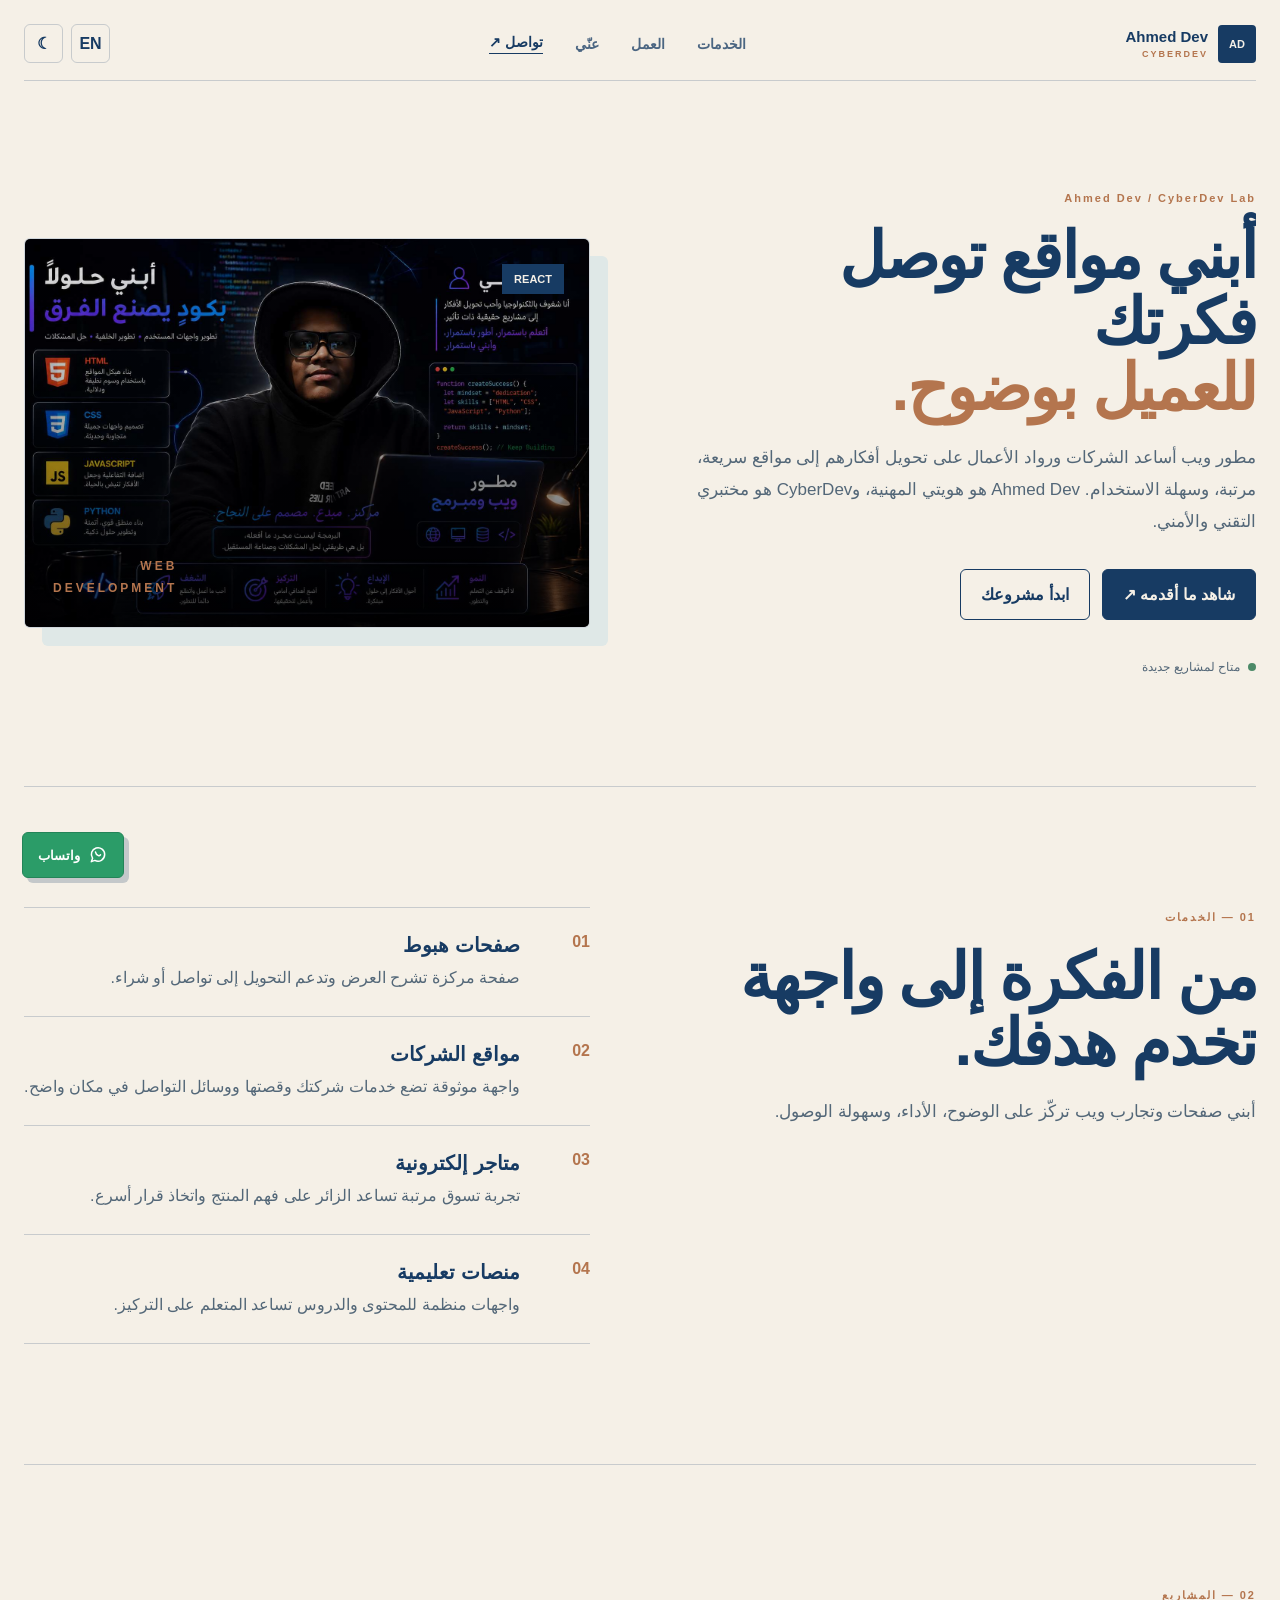
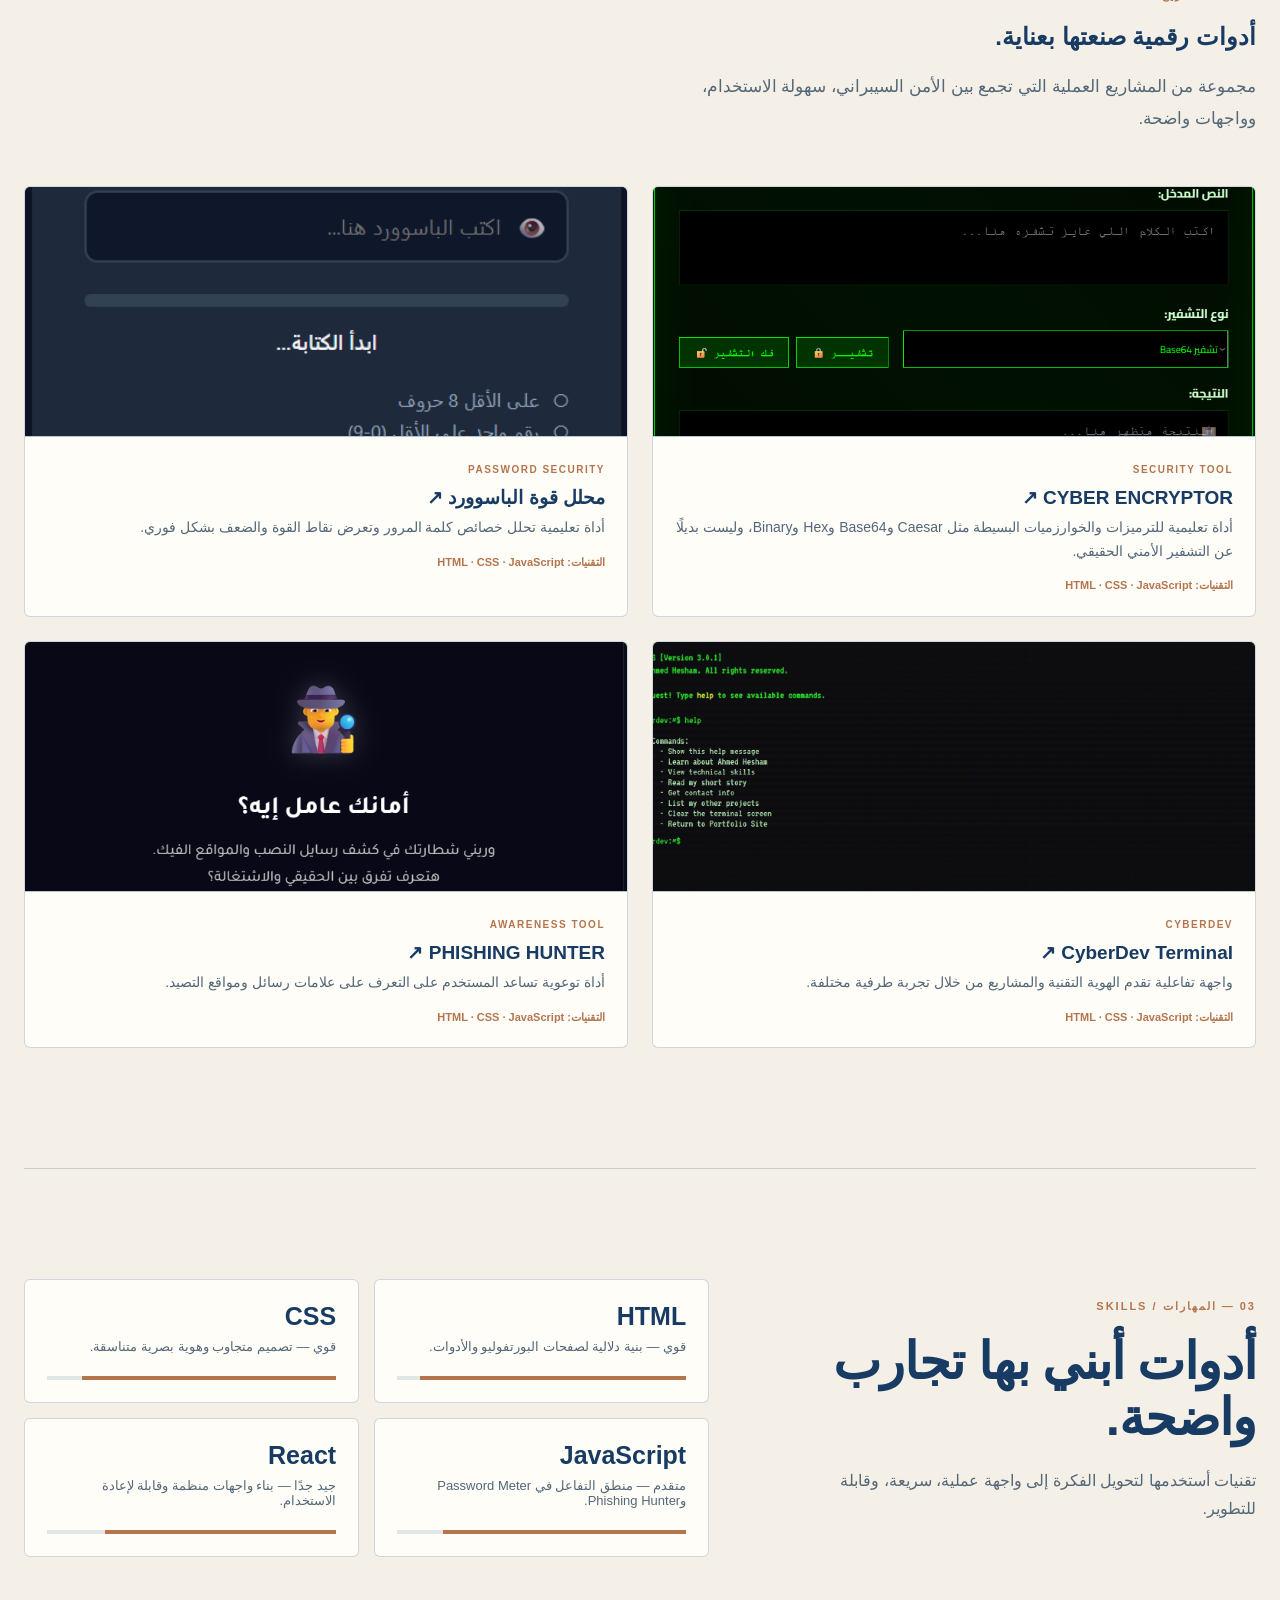
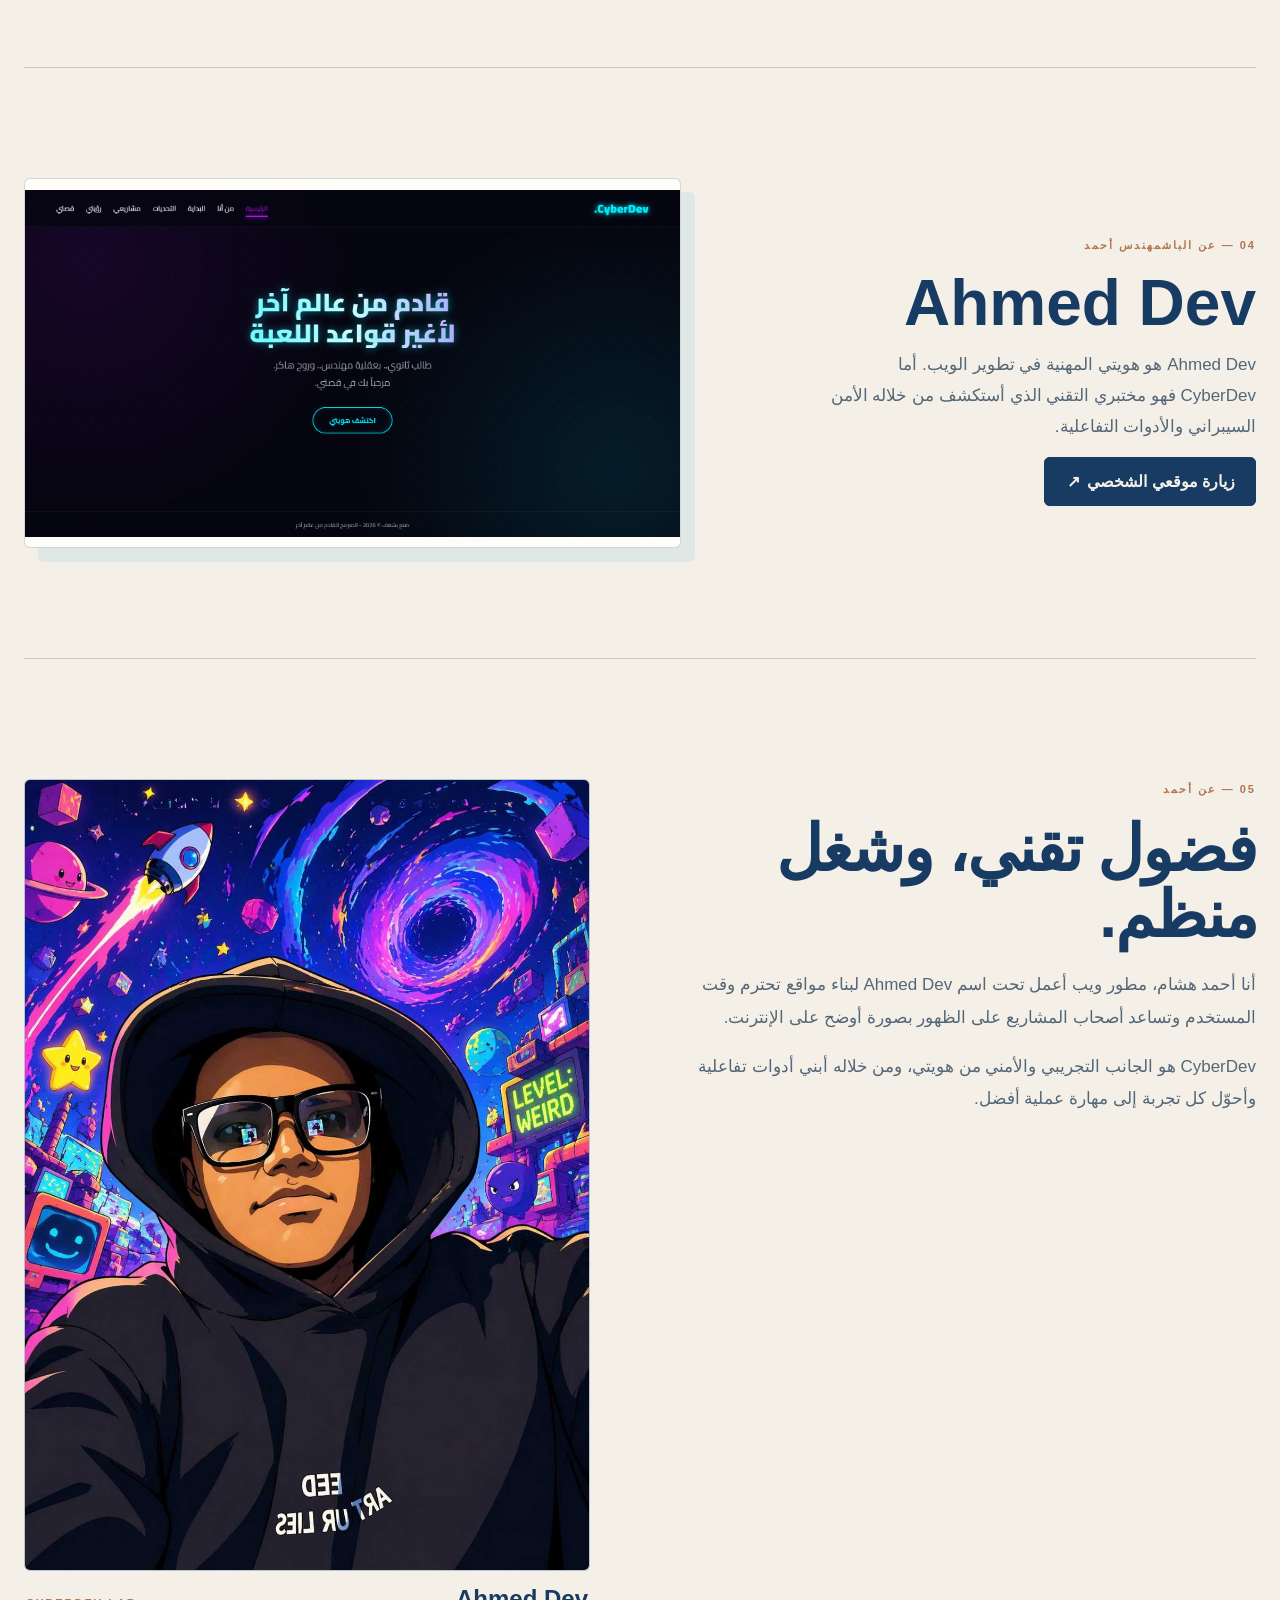
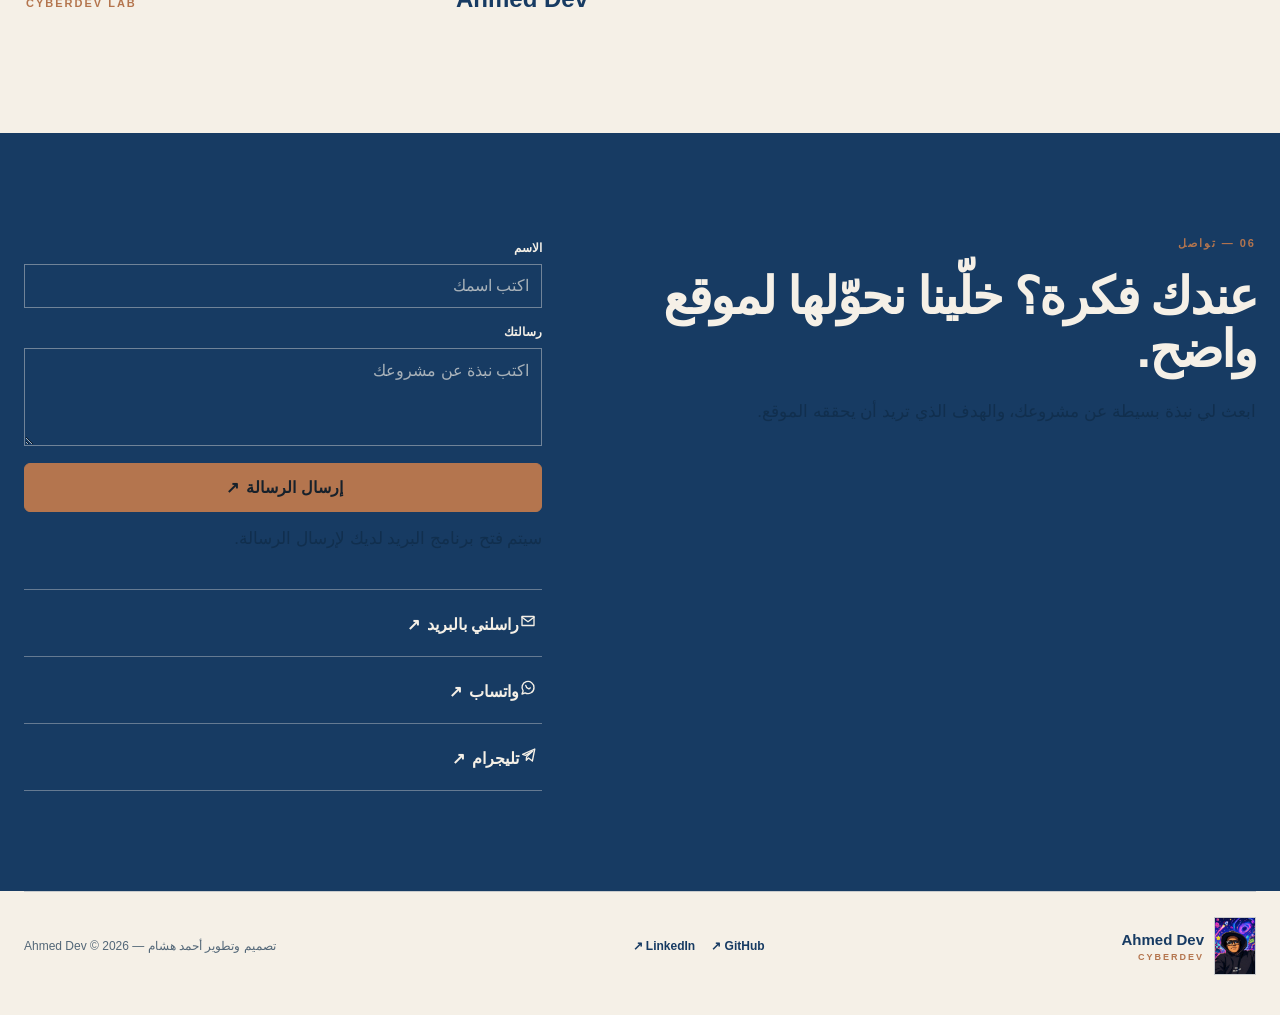
==== commit fbcfcafa: "Add social links and improvements" ====
--- a/index.html
+++ b/index.html
@@ -11,12 +11,14 @@
   <meta property="og:url" content="https://ahmed-332216.github.io/ahmed-dev-portfolio/">
   <meta property="og:title" content="Ahmed Dev | CyberDev">
   <meta property="og:description" content="مطور ويب يحول الأفكار إلى مواقع سريعة، مرتبة، وسهلة الاستخدام.">
-  <meta property="og:image" content="https://ahmed-332216.github.io/ahmed-dev-portfolio/assets/ahmed-work.jpeg">
+  <meta property="og:image" content="https://ahmed-332216.github.io/ahmed-dev-portfolio/assets/al-rehla.png">
+  <meta property="og:image:width" content="1854">
+  <meta property="og:image:height" content="983">
   <meta property="og:image:alt" content="Ahmed Dev أثناء العمل في تطوير المواقع">
   <meta name="twitter:card" content="summary_large_image">
   <meta name="twitter:title" content="Ahmed Dev | CyberDev">
   <meta name="twitter:description" content="مطور ويب يحول الأفكار إلى مواقع سريعة، مرتبة، وسهلة الاستخدام.">
-  <meta name="twitter:image" content="https://ahmed-332216.github.io/ahmed-dev-portfolio/assets/ahmed-work.jpeg">
+  <meta name="twitter:image" content="https://ahmed-332216.github.io/ahmed-dev-portfolio/assets/al-rehla.png">
   <title>Ahmed Dev | CyberDev</title>
   <link rel="icon" type="image/jpeg" href="assets/ahmed-work.jpeg">
   <link rel="stylesheet" href="style.css">
@@ -54,7 +56,7 @@
   </main>
   <button id="back-to-top" class="back-to-top" type="button" aria-label="العودة إلى أعلى الصفحة"><svg viewBox="0 0 24 24" aria-hidden="true"><path d="m5 15 7-7 7 7"/></svg></button>
   <a class="whatsapp-float" href="https://wa.me/201034652817" target="_blank" rel="noreferrer" aria-label="التواصل عبر واتساب"><svg viewBox="0 0 24 24" aria-hidden="true"><path d="M20 11.5a8 8 0 0 1-11.8 7L4 20l1.5-4.1A8 8 0 1 1 20 11.5Z"/><path d="M9 8.5c.3 2 1.5 3.5 3.5 4.3.8.3 1.5.2 2-.4l.5-.6"/></svg><span>واتساب</span></a>
-  <footer><a class="brand" href="#top"><img class="footer-photo" src="assets/ahmed-portrait.jpeg" alt="Ahmed Dev"><span><strong>Ahmed Dev</strong><small>CyberDev</small></span></a><p>تصميم وتطوير أحمد هشام — Ahmed Dev © <span id="year"></span></p></footer>
+  <footer><a class="brand" href="#top"><img class="footer-photo" src="assets/ahmed-portrait.jpeg" alt="Ahmed Dev"><span><strong>Ahmed Dev</strong><small>CyberDev</small></span></a><div class="footer-socials"><a href="https://github.com/ahmed-332216" target="_blank" rel="noreferrer">GitHub ↗</a><a href="https://www.linkedin.com/in/%D8%A3%D8%AD%D9%85%D8%AF-%D9%87%D8%B4%D8%A7%D9%85-b50973373/" target="_blank" rel="noreferrer">LinkedIn ↗</a></div><p>تصميم وتطوير أحمد هشام — Ahmed Dev © <span id="year"></span></p></footer>
   <script src="script.js"></script>
 </body>
 </html>
--- a/style.css
+++ b/style.css
@@ -1,3 +1,7 @@
+.footer-socials{display:flex;gap:16px;align-items:center;color:var(--navy);font-size:12px;font-weight:bold}.footer-socials a:hover{color:var(--copper)}@media(max-width:480px){.footer-socials{order:3}}
+.skills-grid article,.project-card,.hero-art,.profile-image,.portrait,.work-art,.icon-button,.button,.form-button,.back-to-top,.whatsapp-float,.main-nav.open{border-radius:6px}.hero-art,.profile-image,.portrait,.project-card{overflow:hidden}.brand-mark{border-radius:4px}
+.skills-grid article{display:flex;flex-direction:column;gap:0;min-width:0}.skills-grid article strong{display:block}.skills-grid article span{display:block;min-width:0;overflow-wrap:anywhere}
+.not-found-page{width:min(760px,calc(100% - 32px));min-height:100vh;margin:auto;padding:18vh 0;display:flex;flex-direction:column;align-items:flex-start;justify-content:center}.not-found-code{margin:25px 0 0;color:var(--copper);font-size:clamp(90px,20vw,180px);font-weight:bold;line-height:.85;letter-spacing:-8px}.not-found-page h1{margin:30px 0 12px;color:var(--navy);font-size:clamp(34px,6vw,64px)}.not-found-page>p:not(.eyebrow){max-width:480px;margin:0 0 28px;color:var(--muted);font-size:17px;line-height:1.8}@media(max-width:480px){.not-found-page{padding:14vh 0}.not-found-page h1{font-size:38px}.not-found-page>p:not(.eyebrow){font-size:15px}}
 .project-card img{aspect-ratio:16/10}.profile-image img{aspect-ratio:16/9}.portrait img{aspect-ratio:auto}
 .site-header~footer{padding-bottom:calc(40px + env(safe-area-inset-bottom))}
 .menu-open{overflow:hidden}@media(max-width:820px){body.menu-open{overflow:hidden}}:focus-visible{outline:3px solid var(--copper);outline-offset:4px}.whatsapp-float,.back-to-top{margin-bottom:env(safe-area-inset-bottom)}footer{padding-bottom:calc(40px + env(safe-area-inset-bottom))}
